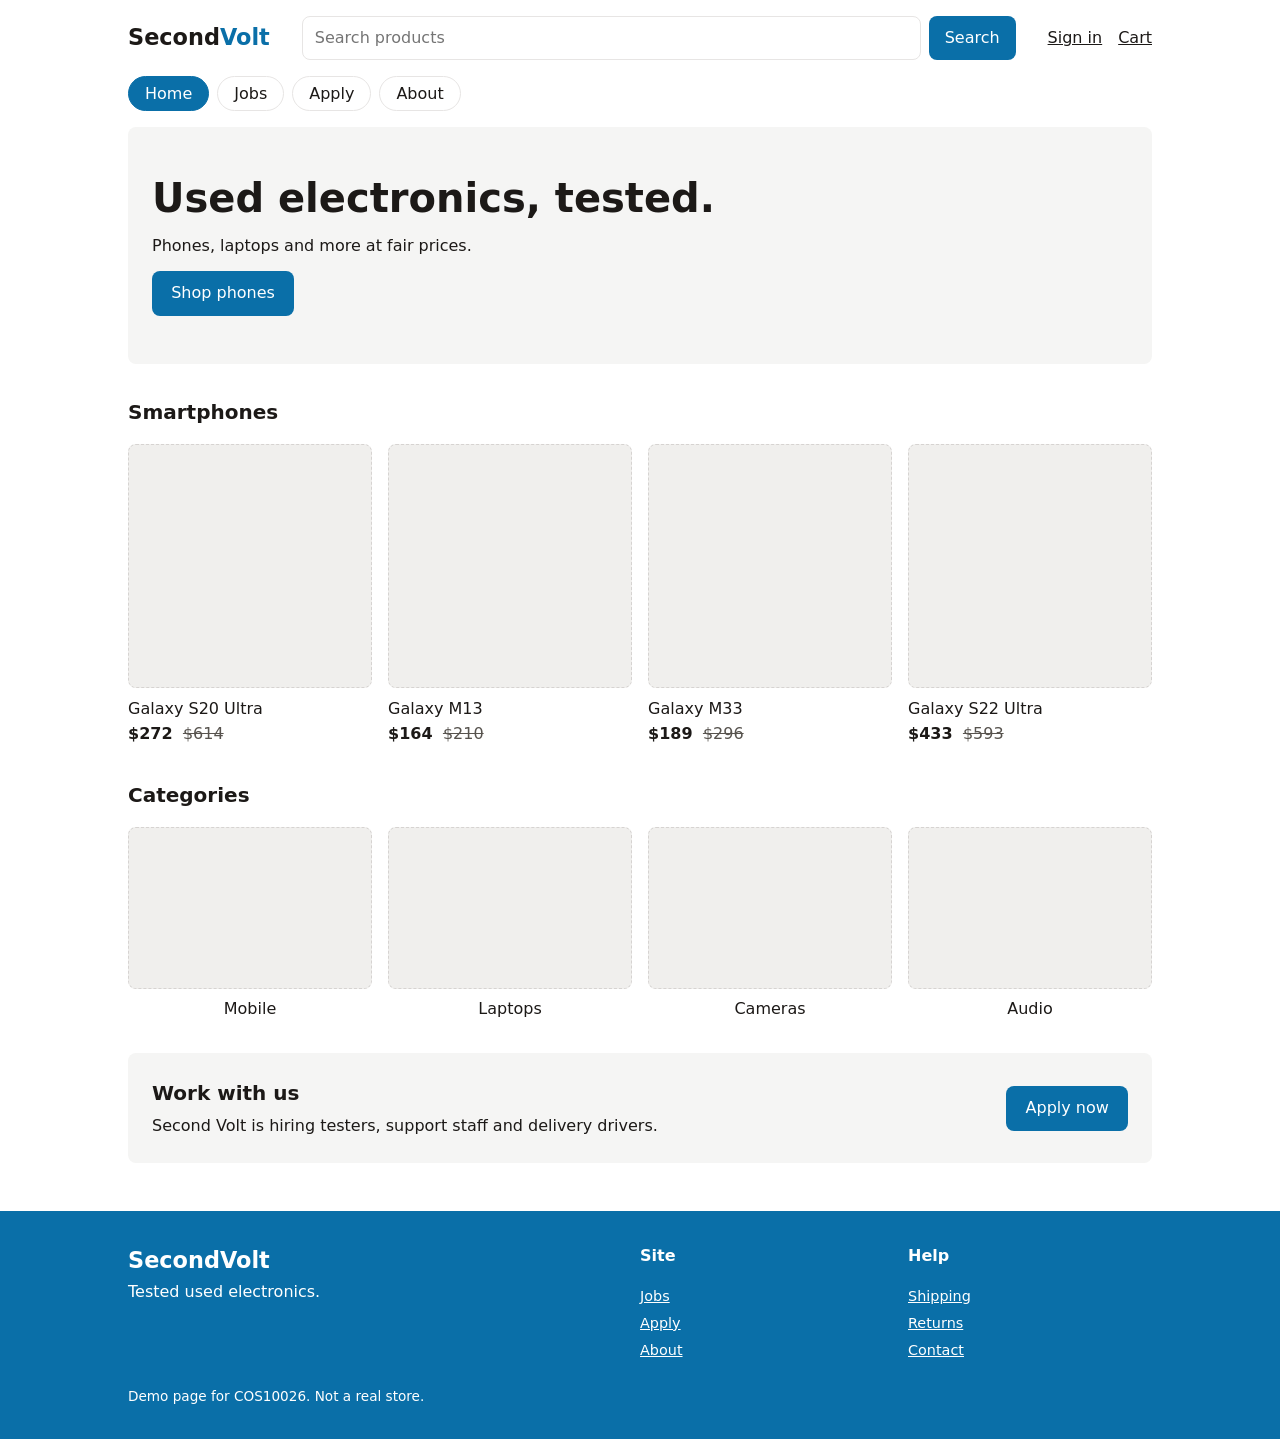
==== index.html @ 386bfe0a "Fixed linking issues between codes" ====
<!DOCTYPE html>
<html lang="en">
<head>
  <meta charset="utf-8">
  <meta name="viewport" content="width=device-width, initial-scale=1">
  <meta name="description" content="Second Volt sells tested, used electronics.">
  <title>Second Volt - Used Electronics</title>
  <link rel="stylesheet" href="styles.css">
</head>
<body>
  <a class="skip-link" href="#main">Skip to main content</a>
  <header class="site-header">
    <div class="container header-row">
      <a class="logo" href="index.html">Second<span>Volt</span></a>
      <form class="search" action="#" role="search">
        <label class="visually-hidden" for="q">Search products</label>
        <input id="q" name="q" type="search" placeholder="Search products">
        <button type="submit">Search</button>
      </form>
      <nav aria-label="Account">
        <ul class="inline-list">
          <li><a href="#">Sign in</a></li>
          <li><a href="#">Cart</a></li>
        </ul>
      </nav>
    </div>
    <nav class="container main-nav" aria-label="Main">
      <ul>
        <li><a href="index.html" aria-current="page">Home</a></li>
        <li><a href="jobs.html">Jobs</a></li>
        <li><a href="apply.html">Apply</a></li>
        <li><a href="about.html">About</a></li>
      </ul>
    </nav>
  </header>

  <main id="main">
    <section class="container hero" aria-labelledby="hero-title">
      <h1 id="hero-title">Used electronics, tested.</h1>
      <p>Phones, laptops and more at fair prices.</p>
      <a class="button" href="#phones">Shop phones</a>
    </section>

    <section class="container section" id="phones" aria-labelledby="phones-title">
      <h2 id="phones-title">Smartphones</h2>
      <ul class="product-row">
        <li class="product">
          <div class="ph" role="img" aria-label="Phone: placeholder"></div>
          <h3>Galaxy S20 Ultra</h3>
          <p class="price">$272 <s>$614</s></p>
        </li>
        <li class="product">
          <div class="ph" role="img" aria-label="Phone: placeholder"></div>
          <h3>Galaxy M13</h3>
          <p class="price">$164 <s>$210</s></p>
        </li>
        <li class="product">
          <div class="ph" role="img" aria-label="Phone: placeholder"></div>
          <h3>Galaxy M33</h3>
          <p class="price">$189 <s>$296</s></p>
        </li>
        <li class="product">
          <div class="ph" role="img" aria-label="Phone: placeholder"></div>
          <h3>Galaxy S22 Ultra</h3>
          <p class="price">$433 <s>$593</s></p>
        </li>
      </ul>
    </section>

    <section class="container section" id="categories" aria-labelledby="cat-title">
      <h2 id="cat-title">Categories</h2>
      <ul class="category-row">
        <li><a href="#"><div class="ph" aria-hidden="true"></div>Mobile</a></li>
        <li><a href="#"><div class="ph" aria-hidden="true"></div>Laptops</a></li>
        <li><a href="#"><div class="ph" aria-hidden="true"></div>Cameras</a></li>
        <li><a href="#"><div class="ph" aria-hidden="true"></div>Audio</a></li>
      </ul>
    </section>

    <section class="container section" id="careers" aria-labelledby="careers-title">
      <div class="careers">
        <div>
          <h2 id="careers-title">Work with us</h2>
          <p>Second Volt is hiring testers, support staff and delivery drivers.</p>
        </div>
        <a class="button" href="apply.html">Apply now</a>
      </div>
    </section>
  </main>

  <footer class="site-footer">
    <div class="container footer-grid">
      <div>
        <p class="logo">SecondVolt</p>
        <p>Tested used electronics.</p>
      </div>
      <nav aria-label="Site pages">
        <h2>Site</h2>
        <ul>
          <li><a href="jobs.html">Jobs</a></li>
          <li><a href="apply.html">Apply</a></li>
          <li><a href="about/about.html">About</a></li>
        </ul>
      </nav>
      <nav aria-label="Help">
        <h2>Help</h2>
        <ul>
          <li><a href="#">Shipping</a></li>
          <li><a href="#">Returns</a></li>
          <li><a href="#">Contact</a></li>
        </ul>
      </nav>
    </div>
    <p class="container copyright">Demo page for COS10026. Not a real store.</p>
  </footer>
</body>
</html>
---- styles.css ----
/* Shared stylesheet. Use the variables below for colours; mobile first. */
:root {
  --ink: #1c1917;
  --muted: #57534e;
  --line: #e7e5e4;
  --accent: #0a6fa8;
  --accent-soft: #e6f3fa;
  --radius: 8px;
}

*, *::before, *::after { box-sizing: border-box; }

body {
  margin: 0;
  font-family: system-ui, sans-serif;
  line-height: 1.6;
  color: var(--ink);
}

ul { margin: 0; padding: 0; list-style: none; }
h1, h2, h3, p { margin: 0; }
a { color: inherit; }
:focus-visible { outline: 3px solid var(--accent); outline-offset: 2px; }

.container { width: min(100% - 2rem, 64rem); margin-inline: auto; }
.visually-hidden { position: absolute; width: 1px; height: 1px; overflow: hidden; clip: rect(0 0 0 0); white-space: nowrap; }

/* Header */
.header-row { display: grid; gap: 0.75rem; padding-block: 1rem; align-items: center; }
.logo { font-size: 1.4rem; font-weight: 600; text-decoration: none; }
.logo span { color: var(--accent); }
.search { display: flex; gap: 0.5rem; }
.search input { flex: 1; min-width: 0; padding: 0.5rem 0.75rem; font: inherit; border: 1px solid var(--line); border-radius: var(--radius); }
.search button { padding: 0.5rem 1rem; font: inherit; color: #fff; background: var(--accent); border: 0; border-radius: var(--radius); cursor: pointer; }
.inline-list { display: flex; flex-wrap: wrap; gap: 1rem; }

/* Buttons and hero */
.button { display: inline-block; padding: 0.6rem 1.2rem; color: #fff; background: var(--accent); border-radius: var(--radius); text-decoration: none; }
.button:hover { opacity: 0.9; }
.hero { display: grid; gap: 0.75rem; justify-items: start; padding-block: 3rem; background: #f5f5f4; padding-inline: 1.5rem; border-radius: var(--radius); }
h1 { font-size: clamp(1.75rem, 5vw, 2.5rem); line-height: 1.15; }

/* Sections and products */
.section { padding-top: 2rem; }
h2 { font-size: 1.25rem; margin-bottom: 1rem; }
.ph { display: block; background: #f0efed; border: 1px dashed #d6d3d1; border-radius: var(--radius); }
.product-row { display: grid; grid-template-columns: repeat(2, 1fr); gap: 1rem; }
.product .ph { aspect-ratio: 1; margin-bottom: 0.5rem; }
.product h3 { font-size: 1rem; font-weight: 500; }
.price { font-weight: 600; }
.price s { margin-left: 0.3rem; font-weight: 400; color: var(--muted); }

/* Categories */
.category-row { display: grid; grid-template-columns: repeat(2, 1fr); gap: 1rem; text-align: center; }
.category-row a { display: block; text-decoration: none; }
.category-row .ph { aspect-ratio: 3 / 2; margin-bottom: 0.4rem; }

/* Main navigation and skip link (links to the other pages) */
.main-nav ul { display: flex; gap: 0.5rem; padding-bottom: 1rem; overflow-x: auto; }
.main-nav a { display: block; padding: 0.25rem 1rem; text-decoration: none; border: 1px solid var(--line); border-radius: 999px; white-space: nowrap; }
.main-nav a:hover { background: #f5f5f4; }
.main-nav a[aria-current="page"] { color: #fff; background: var(--accent); border-color: var(--accent); }
.skip-link { position: absolute; left: 1rem; top: -4rem; padding: 0.5rem 1rem; color: #fff; background: var(--ink); border-radius: var(--radius); }
.skip-link:focus { top: 1rem; }

/* Careers call to action */
.careers { display: grid; gap: 1rem; justify-items: start; padding: 1.5rem; background: #f5f5f4; border-radius: var(--radius); }
.careers h2 { margin-bottom: 0.25rem; }

/* Jobs page */
.jobs { display: flow-root; }
.jobs-aside { padding: 1.25rem; margin-bottom: 1.5rem; background: var(--accent-soft); border: 2px solid var(--accent); border-radius: var(--radius); }
.jobs-aside > * + * { margin-top: 0.75rem; }
.jobs-aside ul, .jobs-aside ol, .job ul { padding-left: 1.25rem; list-style: revert; }
.jobs-aside a { overflow-wrap: anywhere; }
.job { padding: 1.25rem; margin-bottom: 1.5rem; border: 1px solid var(--line); border-radius: var(--radius); }
.job h4 { margin: 1rem 0 0; }
.job-facts { display: grid; grid-template-columns: auto 1fr; gap: 0.25rem 1rem; padding: 0.75rem; margin: 1rem 0; background: var(--accent-soft); border-radius: var(--radius); }
.job-facts dt { font-weight: 600; }
.job-facts dd { margin: 0; }
.job .button { margin-top: 1rem; }
.commitment { clear: both; }
.commitment p { max-width: 65ch; }
.commitment p + p { margin-top: 0.75rem; }

/* About page */
.page-jump ul { display: flex; flex-wrap: wrap; gap: 0.5rem; margin-top: 1.5rem; }
.page-jump a { display: block; padding: 0.25rem 1rem; text-decoration: none; border: 1px solid var(--line); border-radius: 999px; }
.page-jump a:hover { background: var(--accent-soft); border-color: var(--accent); }
.about-section { scroll-margin-top: 1rem; margin-top: 1.5rem; padding: 1.25rem; border: 1px solid var(--line); border-radius: var(--radius); }
.group-list { font-weight: 600; }
.group-list ul { padding-left: 1.25rem; margin-top: 0.25rem; list-style: square; font-weight: 400; color: var(--muted); }
.member-list { display: grid; gap: 1rem; }
.member { padding: 1rem; background: var(--accent-soft); border-left: 4px solid var(--accent); border-radius: var(--radius); }
.member dt { font-weight: 600; }
.member dd { margin: 0.25rem 0 0; }
.member .quote { padding-left: 0.75rem; border-left: 2px solid #9caeb8; font-style: italic; }
/* Styled student IDs */
.student-id { display: inline-block; padding: 0 0.5rem; color: #084c73; background: #ffffff; border: 1px solid #0a6fa8; border-radius: 999px; font-family: Consolas, "Courier New", monospace; font-size: 0.85rem; font-weight: 600; }
/* Bordered group photo */
.about-figure { max-width: 38rem; margin: 0; padding: 0.75rem; border: 4px solid #0a6fa8; border-radius: var(--radius); }
.about-figure img { display: block; width: 100%; height: auto; border-radius: 4px; }
.about-figure figcaption { margin-top: 0.5rem; font-size: 0.85rem; text-align: center; color: var(--muted); }
/* Fun facts table: hex colours and hover effect */
.table-wrap { overflow-x: auto; }
.facts-table { width: 100%; min-width: 30rem; border-collapse: collapse; }
.facts-table caption { padding-bottom: 0.5rem; text-align: left; color: #57534e; font-size: 0.9rem; }
.facts-table th, .facts-table td { padding: 0.6rem 0.8rem; text-align: left; border: 1px solid #e7e5e4; }
.facts-table thead th { color: #ffffff; background: #0a6fa8; }
.facts-table tbody th { background: #e6f3fa; }
.facts-table tbody tr:nth-child(even) td { background: #f5f5f4; }
.facts-table tbody tr:hover th, .facts-table tbody tr:hover td { background: #cfe8f6; }
@media (min-width: 48em) {
  .about-section { padding: 1.75rem; }
  .member-list { grid-template-columns: repeat(2, 1fr); }
}

/* Footer */
.site-footer { margin-top: 3rem; padding-block: 2rem; color: #fff; background: var(--accent); }
.footer-grid { display: grid; gap: 1.5rem; }
.site-footer h2 { font-size: 1rem; }
.site-footer li { font-size: 0.9rem; }
.site-footer li + li { margin-top: 0.25rem; }
.site-footer :focus-visible { outline-color: #fff; }
.copyright { margin-top: 1.5rem; font-size: 0.85rem; }

/* Wider screens */
@media (min-width: 48em) {
  .header-row { grid-template-columns: auto 1fr auto; gap: 2rem; }
  .product-row { grid-template-columns: repeat(4, 1fr); }
  .category-row { grid-template-columns: repeat(4, 1fr); }
  .careers { grid-template-columns: 1fr auto; align-items: center; }
  .footer-grid { grid-template-columns: 2fr 1fr 1fr; }
}

/* Desktop: the aside floats to the right of the jobs */
@media (min-width: 64em) {
  .jobs-aside { float: right; width: 25%; margin-left: 2%; }
  .job { width: 73%; }
}
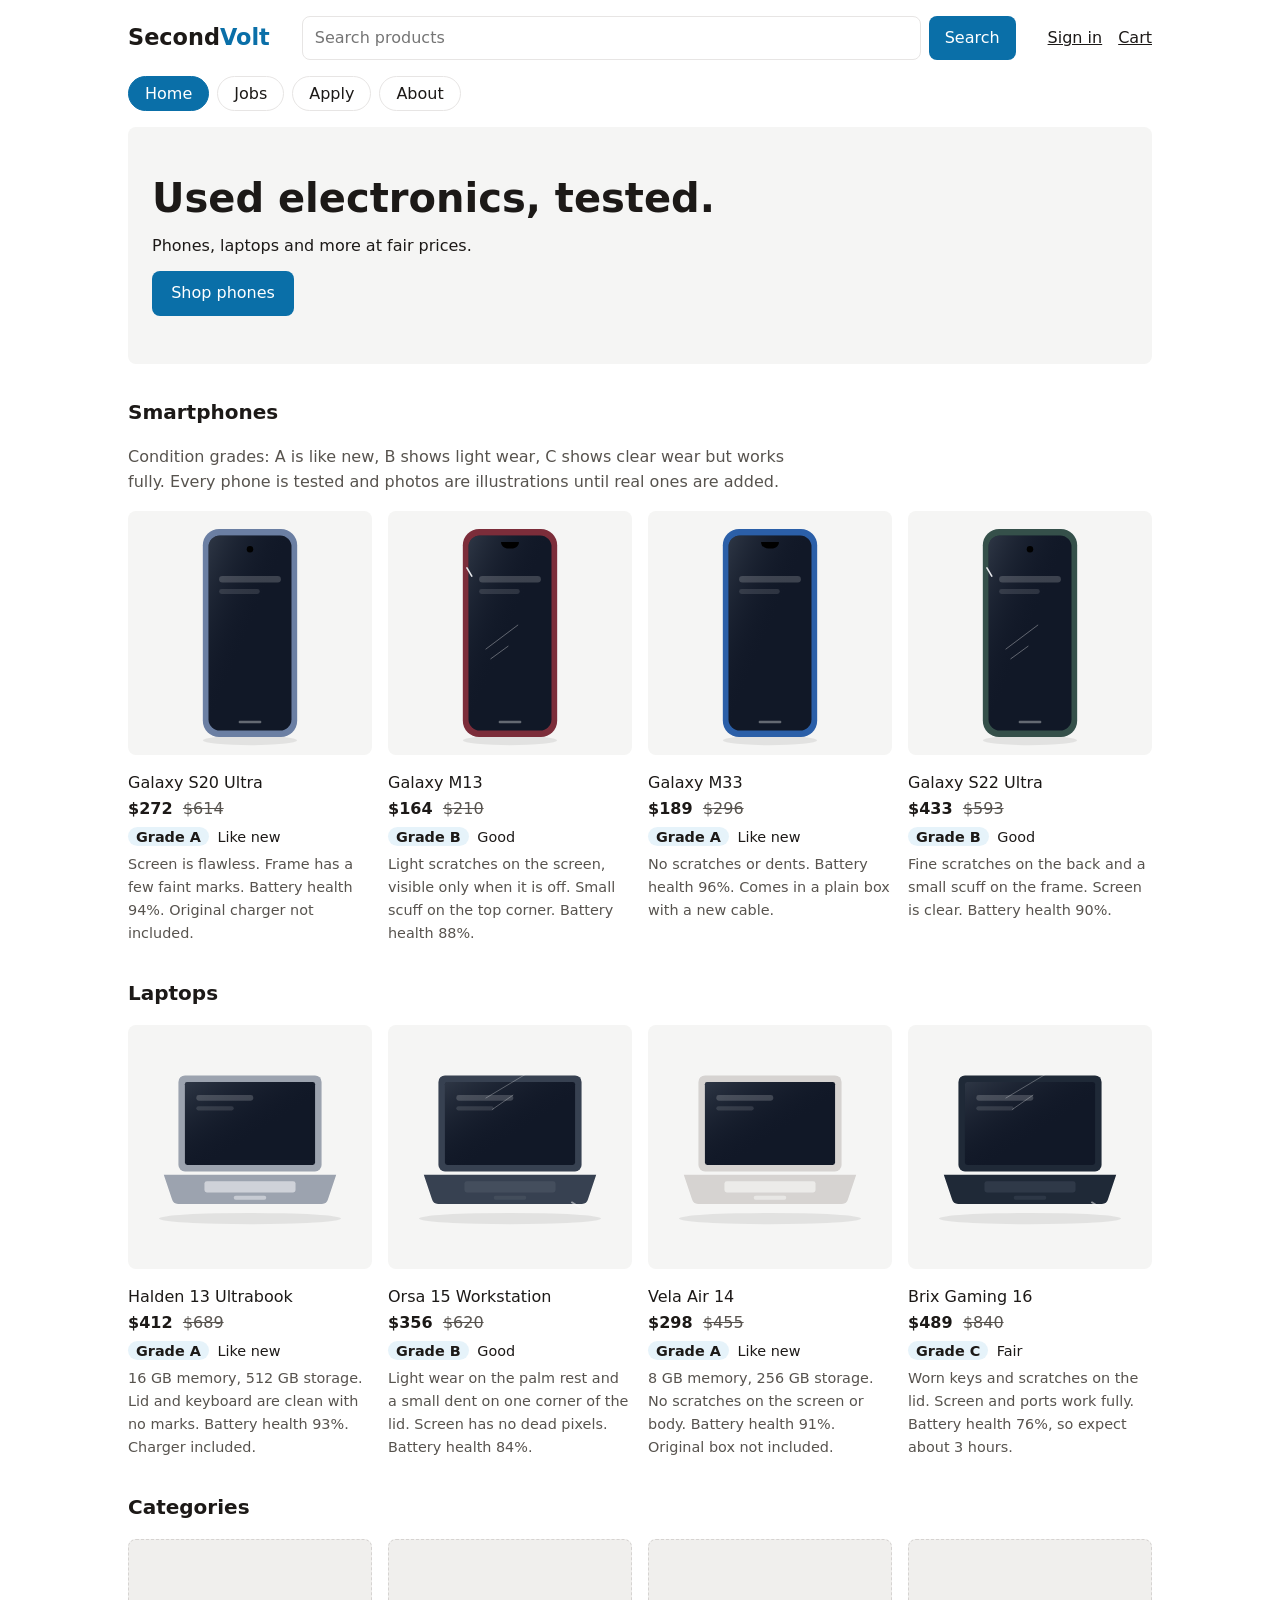
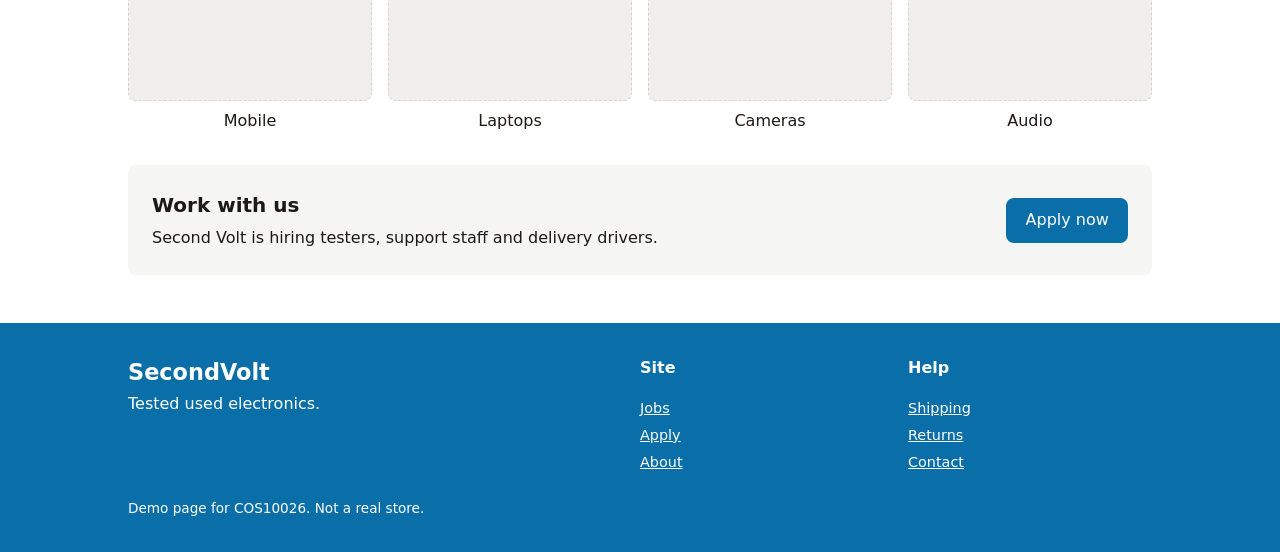
==== commit ceccd82e: "Merge branch 'main' of https://github.com/thanh-chuong-trinh/cos10026-kmcc" ====
--- a/index.html
+++ b/index.html
@@ -43,26 +43,69 @@
 
     <section class="container section" id="phones" aria-labelledby="phones-title">
       <h2 id="phones-title">Smartphones</h2>
+      <p class="grade-key">Condition grades: A is like new, B shows light wear, C shows clear wear but works fully. Every phone is tested and photos are illustrations until real ones are added.</p>
       <ul class="product-row">
         <li class="product">
-          <div class="ph" role="img" aria-label="Phone: placeholder"></div>
+          <img src="images/phone-s20.svg" width="300" height="300" alt="Illustration of a Galaxy S20 Ultra smartphone. Real photos to follow.">
           <h3>Galaxy S20 Ultra</h3>
           <p class="price">$272 <s>$614</s></p>
+          <p class="grade"><span>Grade A</span> Like new</p>
+          <p class="condition">Screen is flawless. Frame has a few faint marks. Battery health 94%. Original charger not included.</p>
         </li>
         <li class="product">
-          <div class="ph" role="img" aria-label="Phone: placeholder"></div>
+          <img src="images/phone-m13.svg" width="300" height="300" alt="Illustration of a Galaxy M13 smartphone. Real photos to follow.">
           <h3>Galaxy M13</h3>
           <p class="price">$164 <s>$210</s></p>
+          <p class="grade"><span>Grade B</span> Good</p>
+          <p class="condition">Light scratches on the screen, visible only when it is off. Small scuff on the top corner. Battery health 88%.</p>
         </li>
         <li class="product">
-          <div class="ph" role="img" aria-label="Phone: placeholder"></div>
+          <img src="images/phone-m33.svg" width="300" height="300" alt="Illustration of a Galaxy M33 smartphone. Real photos to follow.">
           <h3>Galaxy M33</h3>
           <p class="price">$189 <s>$296</s></p>
+          <p class="grade"><span>Grade A</span> Like new</p>
+          <p class="condition">No scratches or dents. Battery health 96%. Comes in a plain box with a new cable.</p>
         </li>
         <li class="product">
-          <div class="ph" role="img" aria-label="Phone: placeholder"></div>
+          <img src="images/phone-s22.svg" width="300" height="300" alt="Illustration of a Galaxy S22 Ultra smartphone. Real photos to follow.">
           <h3>Galaxy S22 Ultra</h3>
           <p class="price">$433 <s>$593</s></p>
+          <p class="grade"><span>Grade B</span> Good</p>
+          <p class="condition">Fine scratches on the back and a small scuff on the frame. Screen is clear. Battery health 90%.</p>
+        </li>
+      </ul>
+    </section>
+
+    <section class="container section" id="laptops" aria-labelledby="laptops-title">
+      <h2 id="laptops-title">Laptops</h2>
+      <ul class="product-row">
+        <li class="product">
+          <img src="images/laptop-halden.svg" width="300" height="300" alt="Illustration of the Halden 13 Ultrabook laptop. Real photos to follow.">
+          <h3>Halden 13 Ultrabook</h3>
+          <p class="price">$412 <s>$689</s></p>
+          <p class="grade"><span>Grade A</span> Like new</p>
+          <p class="condition">16 GB memory, 512 GB storage. Lid and keyboard are clean with no marks. Battery health 93%. Charger included.</p>
+        </li>
+        <li class="product">
+          <img src="images/laptop-orsa.svg" width="300" height="300" alt="Illustration of the Orsa 15 Workstation laptop. Real photos to follow.">
+          <h3>Orsa 15 Workstation</h3>
+          <p class="price">$356 <s>$620</s></p>
+          <p class="grade"><span>Grade B</span> Good</p>
+          <p class="condition">Light wear on the palm rest and a small dent on one corner of the lid. Screen has no dead pixels. Battery health 84%.</p>
+        </li>
+        <li class="product">
+          <img src="images/laptop-vela.svg" width="300" height="300" alt="Illustration of the Vela Air 14 laptop. Real photos to follow.">
+          <h3>Vela Air 14</h3>
+          <p class="price">$298 <s>$455</s></p>
+          <p class="grade"><span>Grade A</span> Like new</p>
+          <p class="condition">8 GB memory, 256 GB storage. No scratches on the screen or body. Battery health 91%. Original box not included.</p>
+        </li>
+        <li class="product">
+          <img src="images/laptop-brix.svg" width="300" height="300" alt="Illustration of the Brix Gaming 16 laptop. Real photos to follow.">
+          <h3>Brix Gaming 16</h3>
+          <p class="price">$489 <s>$840</s></p>
+          <p class="grade"><span>Grade C</span> Fair</p>
+          <p class="condition">Worn keys and scratches on the lid. Screen and ports work fully. Battery health 76%, so expect about 3 hours.</p>
         </li>
       </ul>
     </section>
@@ -70,8 +113,8 @@
     <section class="container section" id="categories" aria-labelledby="cat-title">
       <h2 id="cat-title">Categories</h2>
       <ul class="category-row">
-        <li><a href="#"><div class="ph" aria-hidden="true"></div>Mobile</a></li>
-        <li><a href="#"><div class="ph" aria-hidden="true"></div>Laptops</a></li>
+        <li><a href="#phones"><div class="ph" aria-hidden="true"></div>Mobile</a></li>
+        <li><a href="#laptops"><div class="ph" aria-hidden="true"></div>Laptops</a></li>
         <li><a href="#"><div class="ph" aria-hidden="true"></div>Cameras</a></li>
         <li><a href="#"><div class="ph" aria-hidden="true"></div>Audio</a></li>
       </ul>
--- a/styles.css
+++ b/styles.css
@@ -1,4 +1,4 @@
-/* Shared stylesheet. Use the variables below for colours; mobile first. */
+
 :root {
   --ink: #1c1917;
   --muted: #57534e;
@@ -45,7 +45,11 @@
 h2 { font-size: 1.25rem; margin-bottom: 1rem; }
 .ph { display: block; background: #f0efed; border: 1px dashed #d6d3d1; border-radius: var(--radius); }
 .product-row { display: grid; grid-template-columns: repeat(2, 1fr); gap: 1rem; }
-.product .ph { aspect-ratio: 1; margin-bottom: 0.5rem; }
+.product img { width: 100%; height: auto; aspect-ratio: 1; object-fit: cover; margin-bottom: 0.5rem; border-radius: var(--radius); }
+.grade-key { max-width: 65ch; margin-bottom: 1rem; color: var(--muted); }
+.grade { margin-top: 0.25rem; font-size: 0.9rem; }
+.grade span { padding: 0.1rem 0.5rem; margin-right: 0.25rem; font-weight: 600; color: var(--ink); background: var(--accent-soft); border-radius: 999px; }
+.condition { margin-top: 0.25rem; font-size: 0.9rem; color: var(--muted); }
 .product h3 { font-size: 1rem; font-weight: 500; }
 .price { font-weight: 600; }
 .price s { margin-left: 0.3rem; font-weight: 400; color: var(--muted); }
@@ -137,4 +141,382 @@
 @media (min-width: 64em) {
   .jobs-aside { float: right; width: 25%; margin-left: 2%; }
   .job { width: 73%; }
-}+}
+
+/* Apply page */
+.apply-page {
+  background: #fff;
+}
+
+.apply-main {
+  padding-top: 1.25rem;
+}
+
+.breadcrumb ol {
+  display: flex;
+  gap: 0.5rem;
+  padding: 0;
+  margin: 0 0 1rem;
+  color: var(--muted);
+  font-size: 0.9rem;
+  list-style: none;
+}
+
+.breadcrumb li + li::before {
+  margin-right: 0.5rem;
+  content: "/";
+}
+
+.apply-hero {
+  margin-bottom: 2rem;
+}
+
+.eyebrow {
+  color: var(--accent);
+  font-size: 0.8rem;
+  font-weight: 600;
+  letter-spacing: 0.08em;
+  text-transform: uppercase;
+}
+
+.intro-copy {
+  max-width: 60ch;
+  color: var(--muted);
+}
+
+.application-layout {
+  display: grid;
+  gap: 1.5rem;
+  align-items: start;
+}
+
+.application-sidebar {
+  display: grid;
+  gap: 1rem;
+}
+
+.section-navigation,
+.reference-guide,
+.sidebar-caption {
+  padding: 1.25rem;
+  border-radius: var(--radius);
+}
+
+.section-navigation {
+  border: 1px solid var(--line);
+}
+
+.section-navigation h2,
+.reference-guide h2 {
+  margin-bottom: 0.75rem;
+  font-size: 1rem;
+}
+
+.section-navigation ol {
+  padding: 0;
+  margin: 0;
+  list-style: none;
+}
+
+.section-navigation li + li {
+  border-top: 1px solid var(--line);
+}
+
+.section-navigation a {
+  display: grid;
+  grid-template-columns: 2rem 1fr;
+  gap: 0.5rem;
+  align-items: center;
+  padding-block: 0.65rem;
+  text-decoration: none;
+}
+
+.section-navigation a:hover {
+  color: var(--accent);
+}
+
+.section-navigation a span {
+  color: var(--accent);
+  font-size: 0.8rem;
+  font-weight: 600;
+  font-variant-numeric: tabular-nums;
+}
+
+.reference-guide {
+  border: 2px solid var(--accent);
+  background: var(--accent-soft);
+}
+
+.guide-icon,
+.notice-icon {
+  display: inline-grid;
+  width: 1.75rem;
+  height: 1.75rem;
+  margin-bottom: 0.65rem;
+  place-items: center;
+  border-radius: 50%;
+  color: #fff;
+  background: var(--accent);
+  font-weight: 700;
+}
+
+.reference-guide p {
+  margin-bottom: 0.75rem;
+  color: var(--muted);
+}
+
+.text-link {
+  font-weight: 600;
+}
+
+.sidebar-caption {
+  color: var(--muted);
+  background: #f5f5f4;
+  font-size: 0.9rem;
+}
+
+.form-panel {
+  overflow: hidden;
+  border: 1px solid var(--line);
+  border-radius: var(--radius);
+  background: #fff;
+}
+
+.form-heading {
+  padding: 1.5rem;
+  border-bottom: 1px solid var(--line);
+  background: #f5f5f4;
+}
+
+.form-heading h2 {
+  margin-block: 0.25rem 0.5rem;
+}
+
+.form-heading p:last-child {
+  color: var(--muted);
+}
+
+.required-example,
+.form-field label span,
+.choice-group legend span {
+  color: var(--muted);
+  font-size: 0.85em;
+  font-weight: 400;
+}
+
+.demo-notice {
+  display: grid;
+  grid-template-columns: auto 1fr;
+  gap: 0.75rem;
+  align-items: start;
+  padding: 1rem 1.5rem;
+  border-bottom: 1px solid var(--line);
+  background: var(--accent-soft);
+}
+
+.demo-notice .notice-icon {
+  width: 1.5rem;
+  height: 1.5rem;
+  margin: 0;
+  font-size: 0.8rem;
+}
+
+.application-form {
+  display: grid;
+}
+
+.form-section {
+  min-width: 0;
+  padding: 1.5rem;
+  margin: 0;
+  border: 0;
+}
+
+.form-section + .form-section {
+  border-top: 1px solid var(--line);
+}
+
+.form-section > legend {
+  padding: 0;
+  font-size: 1.1rem;
+  font-weight: 600;
+}
+
+.section-number {
+  margin-right: 0.5rem;
+  color: var(--accent);
+  font-size: 0.8rem;
+  font-variant-numeric: tabular-nums;
+}
+
+.form-grid {
+  display: grid;
+  gap: 1rem;
+}
+
+.form-field {
+  display: grid;
+  gap: 0.35rem;
+  margin-top: 1rem;
+}
+
+.form-field label,
+.choice-group legend {
+  font-weight: 600;
+}
+
+.form-field input,
+.form-field select,
+.form-field textarea {
+  width: 100%;
+  min-width: 0;
+  padding: 0.65rem 0.75rem;
+  border: 1px solid #a8a29e;
+  border-radius: var(--radius);
+  color: var(--ink);
+  background: #fff;
+  font: inherit;
+}
+
+.form-field textarea {
+  min-height: 8rem;
+  resize: vertical;
+}
+
+.form-field :is(input, select, textarea):focus {
+  border-color: var(--accent);
+  outline: 3px solid var(--accent-soft);
+}
+
+.form-field small,
+#skills-help {
+  color: var(--muted);
+  font-size: 0.85rem;
+}
+
+.choice-group {
+  min-width: 0;
+  padding: 1rem;
+  margin: 1.25rem 0 0;
+  border: 1px solid var(--line);
+  border-radius: var(--radius);
+}
+
+.choice-options {
+  display: grid;
+  gap: 0.65rem;
+  margin-top: 0.75rem;
+}
+
+.choice-options p {
+  display: flex;
+  gap: 0.6rem;
+  align-items: center;
+  min-height: 2.75rem;
+  padding: 0.6rem 0.75rem;
+  border: 1px solid var(--line);
+  border-radius: var(--radius);
+  background: #f5f5f4;
+}
+
+.choice-options input {
+  flex: 0 0 auto;
+  width: 1rem;
+  height: 1rem;
+  accent-color: var(--accent);
+}
+
+.choice-options label {
+  cursor: pointer;
+}
+
+.choice-options p:has(input:checked) {
+  border-color: var(--accent);
+  background: var(--accent-soft);
+}
+
+.field-error {
+  display: none;
+  color: #b42318;
+  font-size: 0.85rem;
+  font-weight: 600;
+}
+
+.form-field input:user-invalid ~ .field-error,
+.form-field select:user-invalid ~ .field-error,
+.form-field textarea:user-invalid ~ .field-error,
+.choice-group:has(input:user-invalid) > .field-error {
+  display: block;
+}
+
+.form-field :is(input, select, textarea):user-invalid,
+.choice-options p:has(input:user-invalid) {
+  border-color: #b42318;
+}
+
+.form-bottom {
+  display: grid;
+  gap: 1rem;
+  padding: 1.5rem;
+  border-top: 1px solid var(--line);
+  background: #f5f5f4;
+}
+
+.form-test-note {
+  max-width: 60ch;
+  color: var(--muted);
+  font-size: 0.9rem;
+}
+
+.form-actions button {
+  padding: 0.7rem 1.2rem;
+  border: 0;
+  border-radius: var(--radius);
+  color: #fff;
+  background: var(--accent);
+  font: inherit;
+  cursor: pointer;
+  transition: opacity 180ms ease, transform 180ms ease;
+}
+
+.form-actions button:hover {
+  opacity: 0.9;
+}
+
+.form-actions button:active {
+  transform: translateY(1px);
+}
+
+@media (min-width: 40em) {
+  .form-grid,
+  .gender-options,
+  .skill-options {
+    grid-template-columns: repeat(2, minmax(0, 1fr));
+  }
+
+  .field-wide {
+    grid-column: 1 / -1;
+  }
+
+  .form-bottom {
+    grid-template-columns: 1fr auto;
+    align-items: center;
+  }
+}
+
+@media (min-width: 64em) {
+  .application-layout {
+    grid-template-columns: 16rem minmax(0, 1fr);
+  }
+
+  .application-sidebar {
+    position: sticky;
+    top: 1rem;
+  }
+}
+
+@media (prefers-reduced-motion: reduce) {
+  .form-actions button {
+    transition: none;
+  }
+}
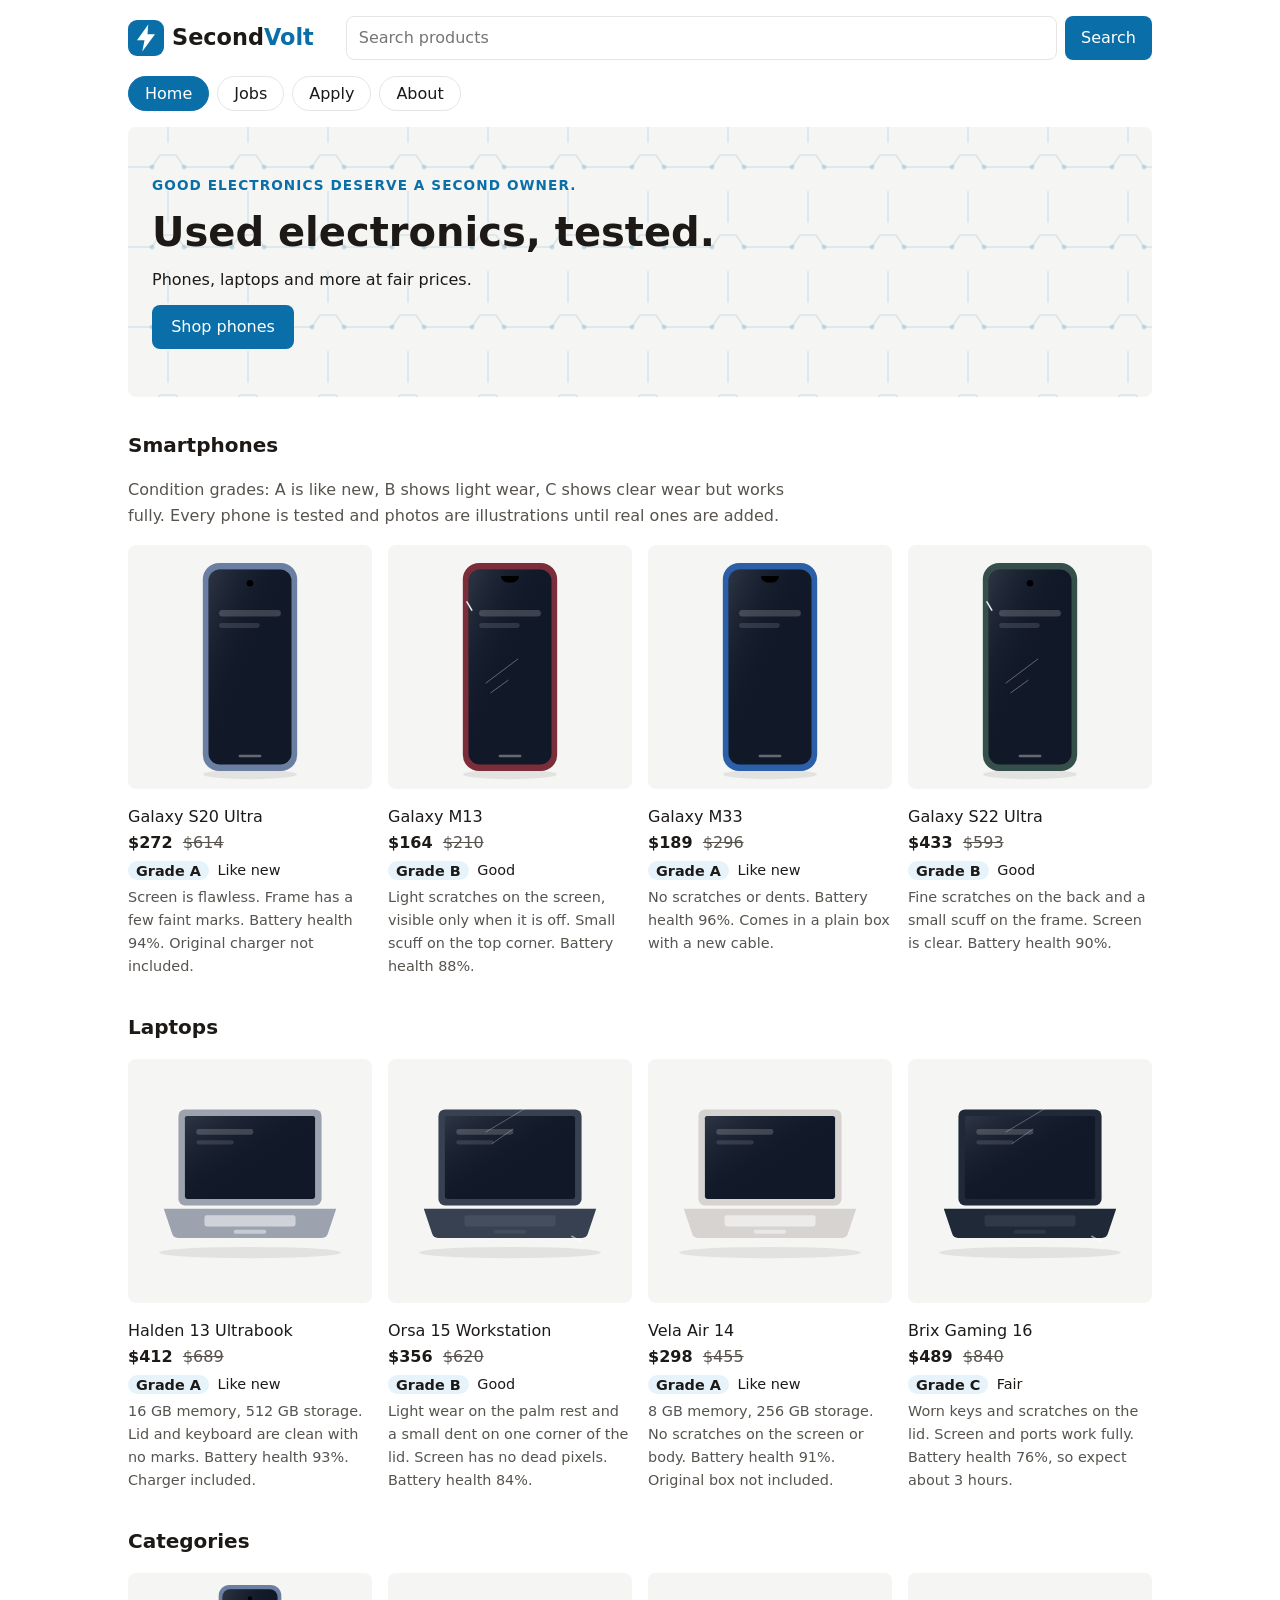
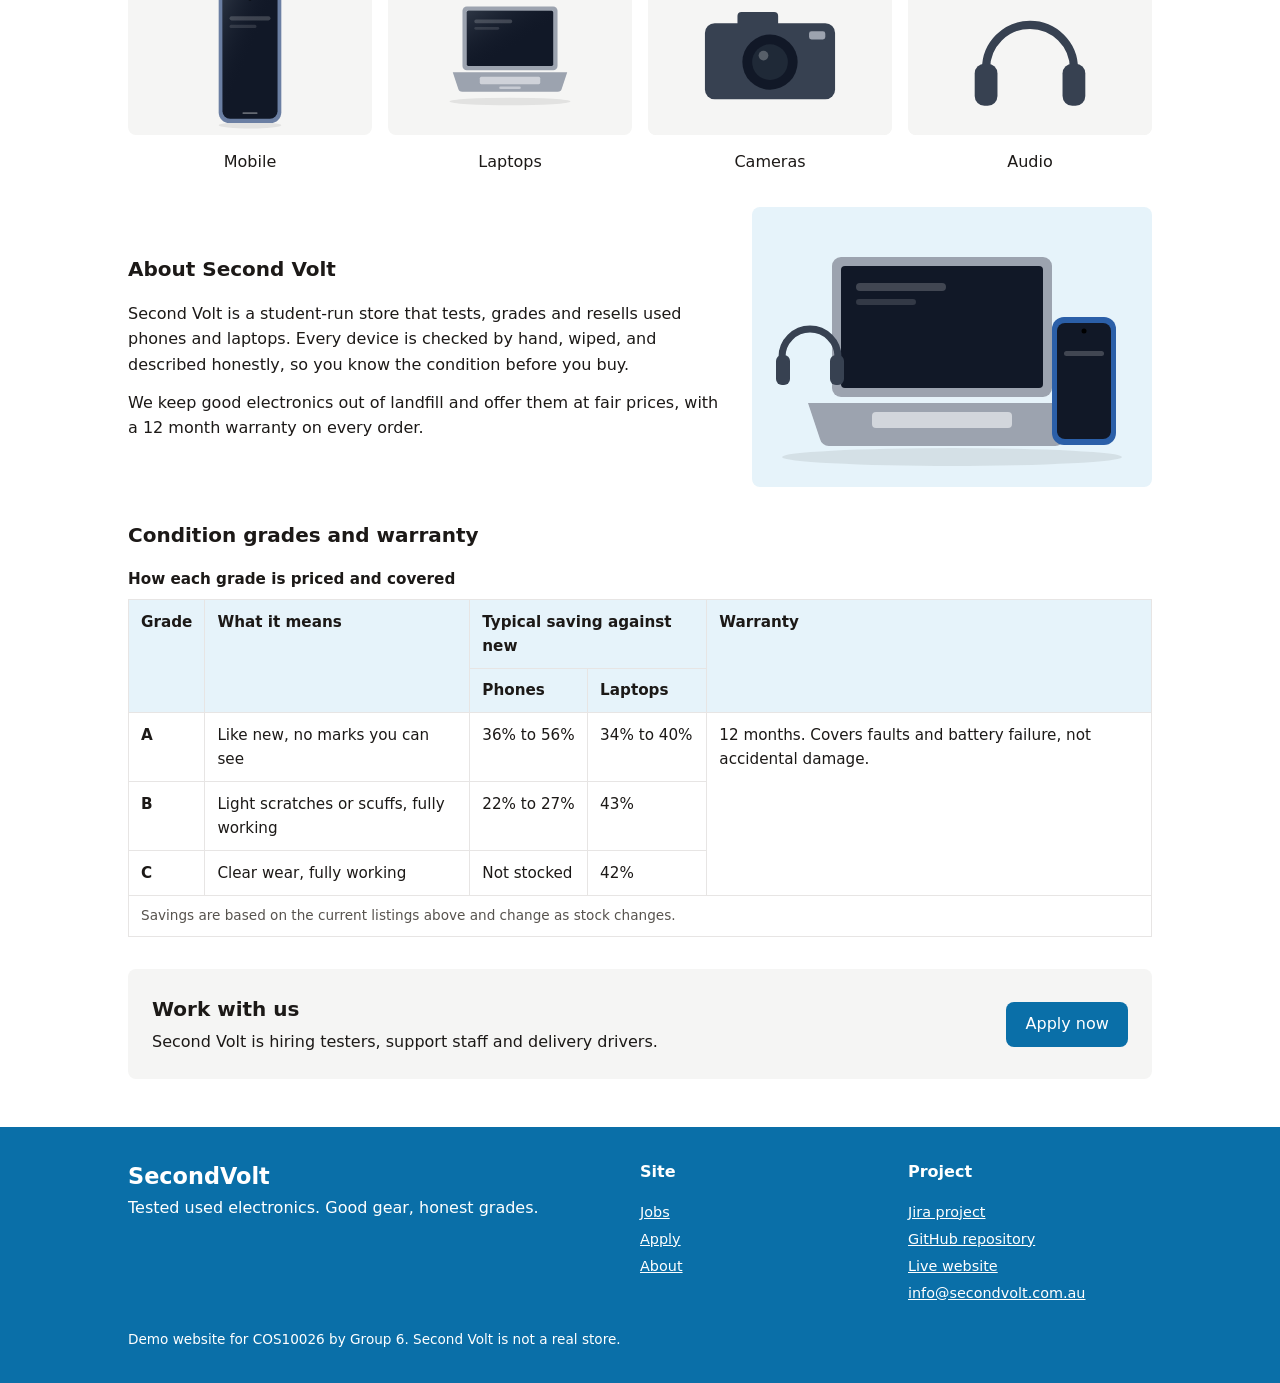
==== commit 302ed422: "Add logo, slogan, about section, merged-cell grade table, CSS background, project footer links and m" ====
--- a/index.html
+++ b/index.html
@@ -3,26 +3,30 @@
 <head>
   <meta charset="utf-8">
   <meta name="viewport" content="width=device-width, initial-scale=1">
-  <meta name="description" content="Second Volt sells tested, used electronics.">
+  <meta name="description" content="Second Volt sells tested, used phones and laptops with honest condition grades and a 12 month warranty.">
+  <meta name="keywords" content="second hand electronics, used phones, used laptops, refurbished, Second Volt">
+  <meta name="author" content="Group 6, COS10026">
   <title>Second Volt - Used Electronics</title>
   <link rel="stylesheet" href="styles.css">
+  <style>
+    /* Embedded CSS: styles for the grade table on this page only */
+    .grade-table { width: 100%; border-collapse: collapse; font-size: 0.95rem; }
+    .grade-table caption { padding-bottom: 0.5rem; font-weight: 600; text-align: left; }
+    .grade-table th, .grade-table td { padding: 0.6rem 0.75rem; text-align: left; border: 1px solid var(--line); vertical-align: top; }
+    .grade-table thead th { background: var(--accent-soft); }
+    .table-scroll { overflow-x: auto; }
+  </style>
 </head>
 <body>
   <a class="skip-link" href="#main">Skip to main content</a>
   <header class="site-header">
     <div class="container header-row">
-      <a class="logo" href="index.html">Second<span>Volt</span></a>
+      <a class="logo" href="index.html"><img src="images/logo.svg" width="36" height="36" alt=""><span class="logo-text">Second<span>Volt</span></span></a>
       <form class="search" action="#" role="search">
         <label class="visually-hidden" for="q">Search products</label>
         <input id="q" name="q" type="search" placeholder="Search products">
         <button type="submit">Search</button>
       </form>
-      <nav aria-label="Account">
-        <ul class="inline-list">
-          <li><a href="#">Sign in</a></li>
-          <li><a href="#">Cart</a></li>
-        </ul>
-      </nav>
     </div>
     <nav class="container main-nav" aria-label="Main">
       <ul>
@@ -36,6 +40,7 @@
 
   <main id="main">
     <section class="container hero" aria-labelledby="hero-title">
+      <p class="slogan">Good electronics deserve a second owner.</p>
       <h1 id="hero-title">Used electronics, tested.</h1>
       <p>Phones, laptops and more at fair prices.</p>
       <a class="button" href="#phones">Shop phones</a>
@@ -113,11 +118,65 @@
     <section class="container section" id="categories" aria-labelledby="cat-title">
       <h2 id="cat-title">Categories</h2>
       <ul class="category-row">
-        <li><a href="#phones"><div class="ph" aria-hidden="true"></div>Mobile</a></li>
-        <li><a href="#laptops"><div class="ph" aria-hidden="true"></div>Laptops</a></li>
-        <li><a href="#"><div class="ph" aria-hidden="true"></div>Cameras</a></li>
-        <li><a href="#"><div class="ph" aria-hidden="true"></div>Audio</a></li>
-      </ul>
+        <li><a href="#phones"><img src="images/phone-s20.svg" width="300" height="200" alt="">Mobile</a></li>
+        <li><a href="#laptops"><img src="images/laptop-halden.svg" width="300" height="200" alt="">Laptops</a></li>
+        <li><span><img src="images/cat-camera.svg" width="300" height="200" alt="">Cameras</span></li>
+        <li><span><img src="images/cat-audio.svg" width="300" height="200" alt="">Audio</span></li>
+      </ul>
+    </section>
+
+    <section class="container section about" id="about-us" aria-labelledby="about-title">
+      <div>
+        <h2 id="about-title">About Second Volt</h2>
+        <p>Second Volt is a student-run store that tests, grades and resells used phones and laptops. Every device is checked by hand, wiped, and described honestly, so you know the condition before you buy.</p>
+        <p>We keep good electronics out of landfill and offer them at fair prices, with a 12 month warranty on every order.</p>
+      </div>
+      <img src="images/hero-devices.svg" width="400" height="280" alt="Illustration of a laptop, a phone and headphones on a desk">
+    </section>
+
+    <section class="container section" id="grades" aria-labelledby="grades-title">
+      <h2 id="grades-title">Condition grades and warranty</h2>
+      <div class="table-scroll">
+        <table class="grade-table">
+          <caption>How each grade is priced and covered</caption>
+          <thead>
+            <tr>
+              <th rowspan="2" scope="col">Grade</th>
+              <th rowspan="2" scope="col">What it means</th>
+              <th colspan="2" scope="colgroup">Typical saving against new</th>
+              <th rowspan="2" scope="col">Warranty</th>
+            </tr>
+            <tr>
+              <th scope="col">Phones</th>
+              <th scope="col">Laptops</th>
+            </tr>
+          </thead>
+          <tbody>
+            <tr>
+              <th scope="row">A</th>
+              <td>Like new, no marks you can see</td>
+              <td>36% to 56%</td>
+              <td>34% to 40%</td>
+              <td rowspan="3">12 months. Covers faults and battery failure, not accidental damage.</td>
+            </tr>
+            <tr>
+              <th scope="row">B</th>
+              <td>Light scratches or scuffs, fully working</td>
+              <td>22% to 27%</td>
+              <td>43%</td>
+            </tr>
+            <tr>
+              <th scope="row">C</th>
+              <td>Clear wear, fully working</td>
+              <td>Not stocked</td>
+              <td>42%</td>
+            </tr>
+            <tr>
+              <td colspan="5" style="font-size: 0.85rem; color: #57534e;">Savings are based on the current listings above and change as stock changes.</td>
+            </tr>
+          </tbody>
+        </table>
+      </div>
     </section>
 
     <section class="container section" id="careers" aria-labelledby="careers-title">
@@ -135,26 +194,27 @@
     <div class="container footer-grid">
       <div>
         <p class="logo">SecondVolt</p>
-        <p>Tested used electronics.</p>
+        <p>Tested used electronics. Good gear, honest grades.</p>
       </div>
       <nav aria-label="Site pages">
         <h2>Site</h2>
         <ul>
           <li><a href="jobs.html">Jobs</a></li>
           <li><a href="apply.html">Apply</a></li>
-          <li><a href="about/about.html">About</a></li>
+          <li><a href="about.html">About</a></li>
         </ul>
       </nav>
-      <nav aria-label="Help">
-        <h2>Help</h2>
+      <nav aria-label="Project">
+        <h2>Project</h2>
         <ul>
-          <li><a href="#">Shipping</a></li>
-          <li><a href="#">Returns</a></li>
-          <li><a href="#">Contact</a></li>
+          <li><a href="https://zinbattle3.atlassian.net/jira/software/projects/GROUP6/summary">Jira project</a></li>
+          <li><a href="https://github.com/thanh-chuong-trinh/cos10026-kmcc">GitHub repository</a></li>
+          <li><a href="https://thanh-chuong-trinh.github.io/cos10026-kmcc/">Live website</a></li>
+          <li><a href="mailto:info@secondvolt.com.au">info@secondvolt.com.au</a></li>
         </ul>
       </nav>
     </div>
-    <p class="container copyright">Demo page for COS10026. Not a real store.</p>
+    <p class="container copyright">Demo website for COS10026 by Group 6. Second Volt is not a real store.</p>
   </footer>
 </body>
 </html>
--- a/styles.css
+++ b/styles.css
@@ -27,8 +27,9 @@
 
 /* Header */
 .header-row { display: grid; gap: 0.75rem; padding-block: 1rem; align-items: center; }
-.logo { font-size: 1.4rem; font-weight: 600; text-decoration: none; }
+.logo { display: inline-flex; gap: 0.5rem; align-items: center; font-size: 1.4rem; font-weight: 600; text-decoration: none; }
 .logo span { color: var(--accent); }
+.logo .logo-text { color: inherit; }
 .search { display: flex; gap: 0.5rem; }
 .search input { flex: 1; min-width: 0; padding: 0.5rem 0.75rem; font: inherit; border: 1px solid var(--line); border-radius: var(--radius); }
 .search button { padding: 0.5rem 1rem; font: inherit; color: #fff; background: var(--accent); border: 0; border-radius: var(--radius); cursor: pointer; }
@@ -37,7 +38,8 @@
 /* Buttons and hero */
 .button { display: inline-block; padding: 0.6rem 1.2rem; color: #fff; background: var(--accent); border-radius: var(--radius); text-decoration: none; }
 .button:hover { opacity: 0.9; }
-.hero { display: grid; gap: 0.75rem; justify-items: start; padding-block: 3rem; background: #f5f5f4; padding-inline: 1.5rem; border-radius: var(--radius); }
+.hero { display: grid; gap: 0.75rem; justify-items: start; padding-block: 3rem; background-color: #f5f5f4; background-image: url("images/hero-pattern.svg"); padding-inline: 1.5rem; border-radius: var(--radius); }
+.slogan { font-size: 0.85rem; font-weight: 600; letter-spacing: 0.08em; text-transform: uppercase; color: var(--accent); }
 h1 { font-size: clamp(1.75rem, 5vw, 2.5rem); line-height: 1.15; }
 
 /* Sections and products */
@@ -56,8 +58,14 @@
 
 /* Categories */
 .category-row { display: grid; grid-template-columns: repeat(2, 1fr); gap: 1rem; text-align: center; }
-.category-row a { display: block; text-decoration: none; }
-.category-row .ph { aspect-ratio: 3 / 2; margin-bottom: 0.4rem; }
+.category-row a, .category-row span { display: block; text-decoration: none; }
+.category-row img { width: 100%; height: auto; aspect-ratio: 3 / 2; object-fit: contain; margin-bottom: 0.4rem; background: #f5f5f4; border-radius: var(--radius); }
+
+/* About section */
+.about { display: grid; gap: 1.5rem; align-items: center; }
+.about p { max-width: 65ch; }
+.about p + p { margin-top: 0.75rem; }
+.about img { width: 100%; height: auto; border-radius: var(--radius); }
 
 /* Main navigation and skip link (links to the other pages) */
 .main-nav ul { display: flex; gap: 0.5rem; padding-bottom: 1rem; overflow-x: auto; }
@@ -130,7 +138,8 @@
 
 /* Wider screens */
 @media (min-width: 48em) {
-  .header-row { grid-template-columns: auto 1fr auto; gap: 2rem; }
+  .header-row { grid-template-columns: auto 1fr; gap: 2rem; }
+  .about { grid-template-columns: 3fr 2fr; }
   .product-row { grid-template-columns: repeat(4, 1fr); }
   .category-row { grid-template-columns: repeat(4, 1fr); }
   .careers { grid-template-columns: 1fr auto; align-items: center; }
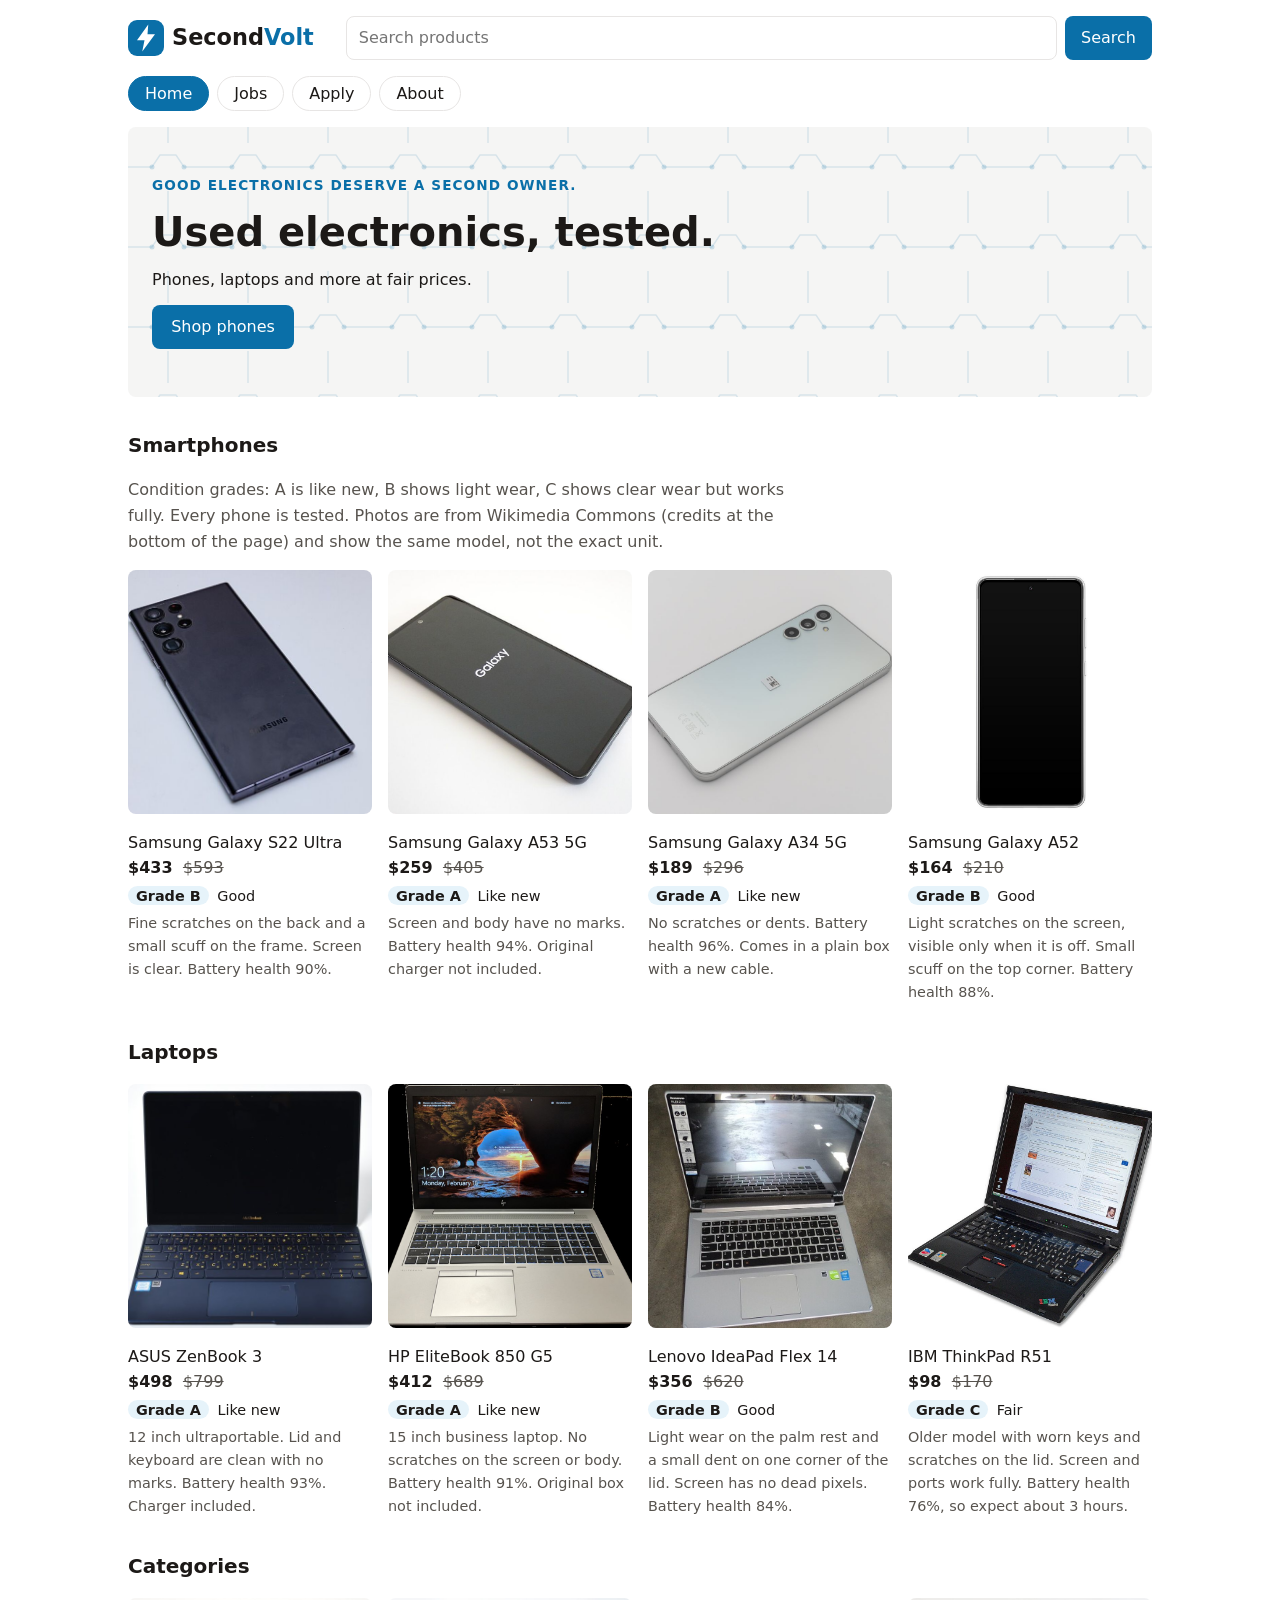
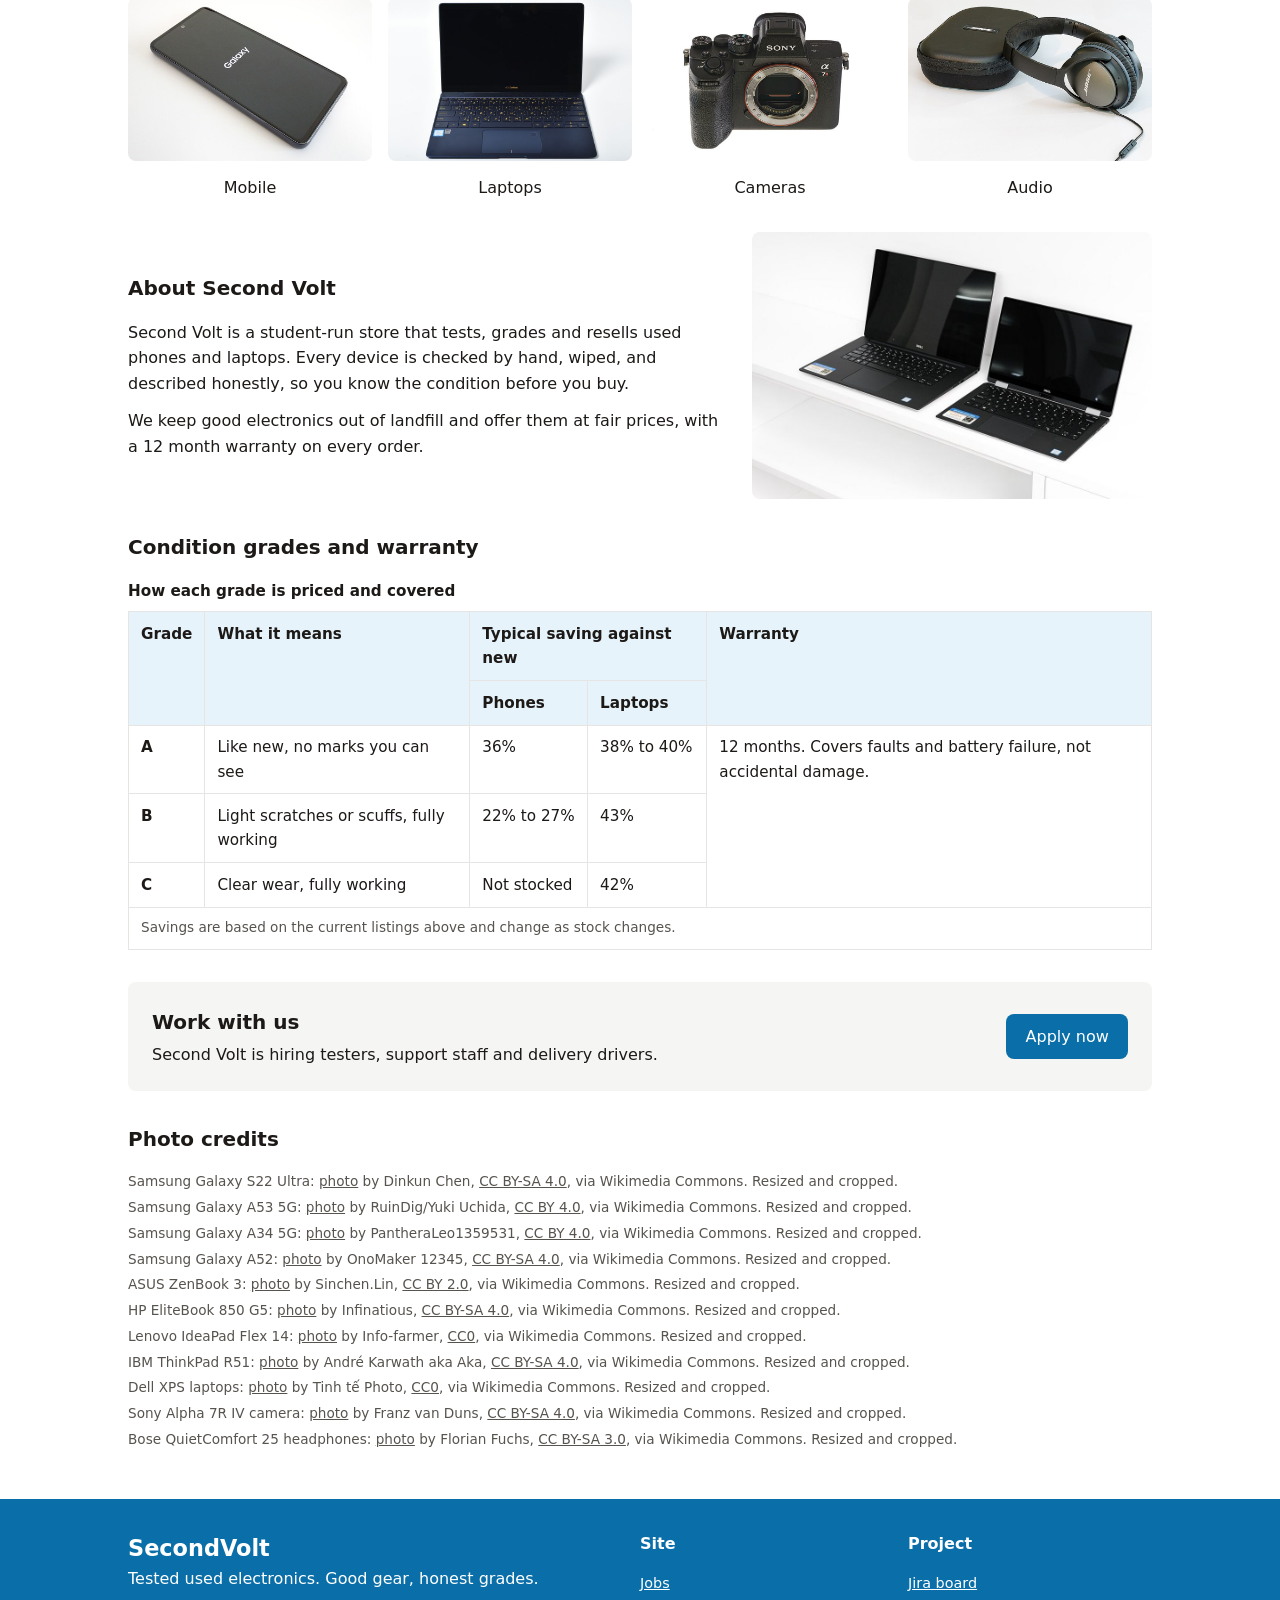
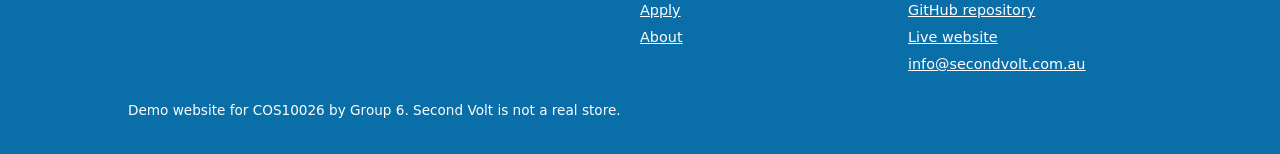
==== commit 1fd0797c: "Replace illustrations with licensed product photos, add photo credits and Jira board link" ====
--- a/index.html
+++ b/index.html
@@ -48,36 +48,36 @@
 
     <section class="container section" id="phones" aria-labelledby="phones-title">
       <h2 id="phones-title">Smartphones</h2>
-      <p class="grade-key">Condition grades: A is like new, B shows light wear, C shows clear wear but works fully. Every phone is tested and photos are illustrations until real ones are added.</p>
+      <p class="grade-key">Condition grades: A is like new, B shows light wear, C shows clear wear but works fully. Every phone is tested. Photos are from Wikimedia Commons (credits at the bottom of the page) and show the same model, not the exact unit.</p>
       <ul class="product-row">
         <li class="product">
-          <img src="images/phone-s20.svg" width="300" height="300" alt="Illustration of a Galaxy S20 Ultra smartphone. Real photos to follow.">
-          <h3>Galaxy S20 Ultra</h3>
-          <p class="price">$272 <s>$614</s></p>
-          <p class="grade"><span>Grade A</span> Like new</p>
-          <p class="condition">Screen is flawless. Frame has a few faint marks. Battery health 94%. Original charger not included.</p>
-        </li>
-        <li class="product">
-          <img src="images/phone-m13.svg" width="300" height="300" alt="Illustration of a Galaxy M13 smartphone. Real photos to follow.">
-          <h3>Galaxy M13</h3>
+          <img src="images/photos/phone-s22-ultra.jpg" width="900" height="900" alt="Black Samsung Galaxy S22 Ultra phone, back view, on a light surface">
+          <h3>Samsung Galaxy S22 Ultra</h3>
+          <p class="price">$433 <s>$593</s></p>
+          <p class="grade"><span>Grade B</span> Good</p>
+          <p class="condition">Fine scratches on the back and a small scuff on the frame. Screen is clear. Battery health 90%.</p>
+        </li>
+        <li class="product">
+          <img src="images/photos/phone-a53.jpg" width="900" height="900" alt="Black Samsung Galaxy A53 5G phone lying on a white surface">
+          <h3>Samsung Galaxy A53 5G</h3>
+          <p class="price">$259 <s>$405</s></p>
+          <p class="grade"><span>Grade A</span> Like new</p>
+          <p class="condition">Screen and body have no marks. Battery health 94%. Original charger not included.</p>
+        </li>
+        <li class="product">
+          <img src="images/photos/phone-a34.jpg" width="900" height="900" alt="Silver Samsung Galaxy A34 5G phone seen from the back">
+          <h3>Samsung Galaxy A34 5G</h3>
+          <p class="price">$189 <s>$296</s></p>
+          <p class="grade"><span>Grade A</span> Like new</p>
+          <p class="condition">No scratches or dents. Battery health 96%. Comes in a plain box with a new cable.</p>
+        </li>
+        <li class="product">
+          <img src="images/photos/phone-a52.jpg" width="900" height="900" alt="White Samsung Galaxy A52 phone, front view">
+          <h3>Samsung Galaxy A52</h3>
           <p class="price">$164 <s>$210</s></p>
           <p class="grade"><span>Grade B</span> Good</p>
           <p class="condition">Light scratches on the screen, visible only when it is off. Small scuff on the top corner. Battery health 88%.</p>
         </li>
-        <li class="product">
-          <img src="images/phone-m33.svg" width="300" height="300" alt="Illustration of a Galaxy M33 smartphone. Real photos to follow.">
-          <h3>Galaxy M33</h3>
-          <p class="price">$189 <s>$296</s></p>
-          <p class="grade"><span>Grade A</span> Like new</p>
-          <p class="condition">No scratches or dents. Battery health 96%. Comes in a plain box with a new cable.</p>
-        </li>
-        <li class="product">
-          <img src="images/phone-s22.svg" width="300" height="300" alt="Illustration of a Galaxy S22 Ultra smartphone. Real photos to follow.">
-          <h3>Galaxy S22 Ultra</h3>
-          <p class="price">$433 <s>$593</s></p>
-          <p class="grade"><span>Grade B</span> Good</p>
-          <p class="condition">Fine scratches on the back and a small scuff on the frame. Screen is clear. Battery health 90%.</p>
-        </li>
       </ul>
     </section>
 
@@ -85,32 +85,32 @@
       <h2 id="laptops-title">Laptops</h2>
       <ul class="product-row">
         <li class="product">
-          <img src="images/laptop-halden.svg" width="300" height="300" alt="Illustration of the Halden 13 Ultrabook laptop. Real photos to follow.">
-          <h3>Halden 13 Ultrabook</h3>
+          <img src="images/photos/laptop-zenbook3.jpg" width="900" height="900" alt="ASUS ZenBook 3 laptop open on a white background">
+          <h3>ASUS ZenBook 3</h3>
+          <p class="price">$498 <s>$799</s></p>
+          <p class="grade"><span>Grade A</span> Like new</p>
+          <p class="condition">12 inch ultraportable. Lid and keyboard are clean with no marks. Battery health 93%. Charger included.</p>
+        </li>
+        <li class="product">
+          <img src="images/photos/laptop-elitebook.jpg" width="900" height="900" alt="HP EliteBook 850 G5 laptop open on a dark background">
+          <h3>HP EliteBook 850 G5</h3>
           <p class="price">$412 <s>$689</s></p>
           <p class="grade"><span>Grade A</span> Like new</p>
-          <p class="condition">16 GB memory, 512 GB storage. Lid and keyboard are clean with no marks. Battery health 93%. Charger included.</p>
-        </li>
-        <li class="product">
-          <img src="images/laptop-orsa.svg" width="300" height="300" alt="Illustration of the Orsa 15 Workstation laptop. Real photos to follow.">
-          <h3>Orsa 15 Workstation</h3>
+          <p class="condition">15 inch business laptop. No scratches on the screen or body. Battery health 91%. Original box not included.</p>
+        </li>
+        <li class="product">
+          <img src="images/photos/laptop-ideapad.jpg" width="900" height="900" alt="Silver Lenovo IdeaPad Flex 14 laptop open on a concrete floor">
+          <h3>Lenovo IdeaPad Flex 14</h3>
           <p class="price">$356 <s>$620</s></p>
           <p class="grade"><span>Grade B</span> Good</p>
           <p class="condition">Light wear on the palm rest and a small dent on one corner of the lid. Screen has no dead pixels. Battery health 84%.</p>
         </li>
         <li class="product">
-          <img src="images/laptop-vela.svg" width="300" height="300" alt="Illustration of the Vela Air 14 laptop. Real photos to follow.">
-          <h3>Vela Air 14</h3>
-          <p class="price">$298 <s>$455</s></p>
-          <p class="grade"><span>Grade A</span> Like new</p>
-          <p class="condition">8 GB memory, 256 GB storage. No scratches on the screen or body. Battery health 91%. Original box not included.</p>
-        </li>
-        <li class="product">
-          <img src="images/laptop-brix.svg" width="300" height="300" alt="Illustration of the Brix Gaming 16 laptop. Real photos to follow.">
-          <h3>Brix Gaming 16</h3>
-          <p class="price">$489 <s>$840</s></p>
+          <img src="images/photos/laptop-thinkpad.jpg" width="900" height="900" alt="IBM ThinkPad R51 laptop open, showing a web page on the screen">
+          <h3>IBM ThinkPad R51</h3>
+          <p class="price">$98 <s>$170</s></p>
           <p class="grade"><span>Grade C</span> Fair</p>
-          <p class="condition">Worn keys and scratches on the lid. Screen and ports work fully. Battery health 76%, so expect about 3 hours.</p>
+          <p class="condition">Older model with worn keys and scratches on the lid. Screen and ports work fully. Battery health 76%, so expect about 3 hours.</p>
         </li>
       </ul>
     </section>
@@ -118,10 +118,10 @@
     <section class="container section" id="categories" aria-labelledby="cat-title">
       <h2 id="cat-title">Categories</h2>
       <ul class="category-row">
-        <li><a href="#phones"><img src="images/phone-s20.svg" width="300" height="200" alt="">Mobile</a></li>
-        <li><a href="#laptops"><img src="images/laptop-halden.svg" width="300" height="200" alt="">Laptops</a></li>
-        <li><span><img src="images/cat-camera.svg" width="300" height="200" alt="">Cameras</span></li>
-        <li><span><img src="images/cat-audio.svg" width="300" height="200" alt="">Audio</span></li>
+        <li><a href="#phones"><img src="images/photos/phone-a53.jpg" width="900" height="600" alt="">Mobile</a></li>
+        <li><a href="#laptops"><img src="images/photos/laptop-zenbook3.jpg" width="900" height="600" alt="">Laptops</a></li>
+        <li><span><img src="images/photos/cat-camera.jpg" width="900" height="600" alt="">Cameras</span></li>
+        <li><span><img src="images/photos/cat-audio.jpg" width="900" height="600" alt="">Audio</span></li>
       </ul>
     </section>
 
@@ -131,7 +131,7 @@
         <p>Second Volt is a student-run store that tests, grades and resells used phones and laptops. Every device is checked by hand, wiped, and described honestly, so you know the condition before you buy.</p>
         <p>We keep good electronics out of landfill and offer them at fair prices, with a 12 month warranty on every order.</p>
       </div>
-      <img src="images/hero-devices.svg" width="400" height="280" alt="Illustration of a laptop, a phone and headphones on a desk">
+      <img src="images/photos/about-xps.jpg" width="900" height="600" alt="Two Dell XPS laptops open side by side on a white shelf">
     </section>
 
     <section class="container section" id="grades" aria-labelledby="grades-title">
@@ -155,8 +155,8 @@
             <tr>
               <th scope="row">A</th>
               <td>Like new, no marks you can see</td>
-              <td>36% to 56%</td>
-              <td>34% to 40%</td>
+              <td>36%</td>
+              <td>38% to 40%</td>
               <td rowspan="3">12 months. Covers faults and battery failure, not accidental damage.</td>
             </tr>
             <tr>
@@ -187,6 +187,22 @@
         </div>
         <a class="button" href="apply.html">Apply now</a>
       </div>
+    </section>
+    <section class="container section credits" id="credits" aria-labelledby="credits-title">
+      <h2 id="credits-title">Photo credits</h2>
+      <ul>
+        <li>Samsung Galaxy S22 Ultra: <a href="https://commons.wikimedia.org/wiki/File:SAMSUNG_Galaxy_S22_Ultra_BLACK_(9).jpg">photo</a> by Dinkun Chen, <a href="https://creativecommons.org/licenses/by-sa/4.0">CC BY-SA 4.0</a>, via Wikimedia Commons. Resized and cropped.</li>
+        <li>Samsung Galaxy A53 5G: <a href="https://commons.wikimedia.org/wiki/File:Galaxy-A53-5G_02.jpg">photo</a> by RuinDig/Yuki Uchida, <a href="https://creativecommons.org/licenses/by/4.0">CC BY 4.0</a>, via Wikimedia Commons. Resized and cropped.</li>
+        <li>Samsung Galaxy A34 5G: <a href="https://commons.wikimedia.org/wiki/File:Samsung_Galaxy_A34_5G_20231122_HOF01948-HDR_RAW-Export_cens.png">photo</a> by PantheraLeo1359531, <a href="https://creativecommons.org/licenses/by/4.0">CC BY 4.0</a>, via Wikimedia Commons. Resized and cropped.</li>
+        <li>Samsung Galaxy A52: <a href="https://commons.wikimedia.org/wiki/File:Samsung-Galaxy-A52-White.jpg">photo</a> by OnoMaker 12345, <a href="https://creativecommons.org/licenses/by-sa/4.0">CC BY-SA 4.0</a>, via Wikimedia Commons. Resized and cropped.</li>
+        <li>ASUS ZenBook 3: <a href="https://commons.wikimedia.org/wiki/File:ASUS_ZenBook_3_UX390.jpg">photo</a> by Sinchen.Lin, <a href="https://creativecommons.org/licenses/by/2.0">CC BY 2.0</a>, via Wikimedia Commons. Resized and cropped.</li>
+        <li>HP EliteBook 850 G5: <a href="https://commons.wikimedia.org/wiki/File:HP_EliteBook_850_G5.png">photo</a> by Infinatious, <a href="https://creativecommons.org/licenses/by-sa/4.0">CC BY-SA 4.0</a>, via Wikimedia Commons. Resized and cropped.</li>
+        <li>Lenovo IdeaPad Flex 14: <a href="https://commons.wikimedia.org/wiki/File:Lenovo_IdeaPad_Flex14_laptop.jpg">photo</a> by Info-farmer, <a href="http://creativecommons.org/publicdomain/zero/1.0/deed.en">CC0</a>, via Wikimedia Commons. Resized and cropped.</li>
+        <li>IBM ThinkPad R51: <a href="https://commons.wikimedia.org/wiki/File:IBM_Thinkpad_R51.jpg">photo</a> by André Karwath aka Aka, <a href="https://creativecommons.org/licenses/by-sa/4.0">CC BY-SA 4.0</a>, via Wikimedia Commons. Resized and cropped.</li>
+        <li>Dell XPS laptops: <a href="https://commons.wikimedia.org/wiki/File:DELL_XPS_13_and_15_(37080596413).jpg">photo</a> by Tinh tế Photo, <a href="http://creativecommons.org/publicdomain/zero/1.0/deed.en">CC0</a>, via Wikimedia Commons. Resized and cropped.</li>
+        <li>Sony Alpha 7R IV camera: <a href="https://commons.wikimedia.org/wiki/File:Sony_Alpha_7R_IV_elevated_front_view_of_camera_body_with_exposed_sensor.jpg">photo</a> by Franz van Duns, <a href="https://creativecommons.org/licenses/by-sa/4.0">CC BY-SA 4.0</a>, via Wikimedia Commons. Resized and cropped.</li>
+        <li>Bose QuietComfort 25 headphones: <a href="https://commons.wikimedia.org/wiki/File:Bose_QuietComfort_25_Acoustic_Noise_Cancelling_Headphones_with_Carry_Case.jpg">photo</a> by Florian Fuchs, <a href="https://creativecommons.org/licenses/by-sa/3.0">CC BY-SA 3.0</a>, via Wikimedia Commons. Resized and cropped.</li>
+      </ul>
     </section>
   </main>
 
@@ -207,7 +223,7 @@
       <nav aria-label="Project">
         <h2>Project</h2>
         <ul>
-          <li><a href="https://zinbattle3.atlassian.net/jira/software/projects/GROUP6/summary">Jira project</a></li>
+          <li><a href="https://zinbattle3.atlassian.net/jira/software/projects/GROUP6/boards/2/backlog">Jira board</a></li>
           <li><a href="https://github.com/thanh-chuong-trinh/cos10026-kmcc">GitHub repository</a></li>
           <li><a href="https://thanh-chuong-trinh.github.io/cos10026-kmcc/">Live website</a></li>
           <li><a href="mailto:info@secondvolt.com.au">info@secondvolt.com.au</a></li>
--- a/styles.css
+++ b/styles.css
@@ -59,13 +59,18 @@
 /* Categories */
 .category-row { display: grid; grid-template-columns: repeat(2, 1fr); gap: 1rem; text-align: center; }
 .category-row a, .category-row span { display: block; text-decoration: none; }
-.category-row img { width: 100%; height: auto; aspect-ratio: 3 / 2; object-fit: contain; margin-bottom: 0.4rem; background: #f5f5f4; border-radius: var(--radius); }
+.category-row img { width: 100%; height: auto; aspect-ratio: 3 / 2; object-fit: cover; margin-bottom: 0.4rem; background: #f5f5f4; border-radius: var(--radius); }
 
 /* About section */
 .about { display: grid; gap: 1.5rem; align-items: center; }
 .about p { max-width: 65ch; }
 .about p + p { margin-top: 0.75rem; }
-.about img { width: 100%; height: auto; border-radius: var(--radius); }
+.about img { width: 100%; height: auto; aspect-ratio: 3 / 2; object-fit: cover; border-radius: var(--radius); }
+
+/* Photo credits */
+.credits li { font-size: 0.85rem; color: var(--muted); }
+.credits li + li { margin-top: 0.25rem; }
+.credits a { overflow-wrap: anywhere; }
 
 /* Main navigation and skip link (links to the other pages) */
 .main-nav ul { display: flex; gap: 0.5rem; padding-bottom: 1rem; overflow-x: auto; }
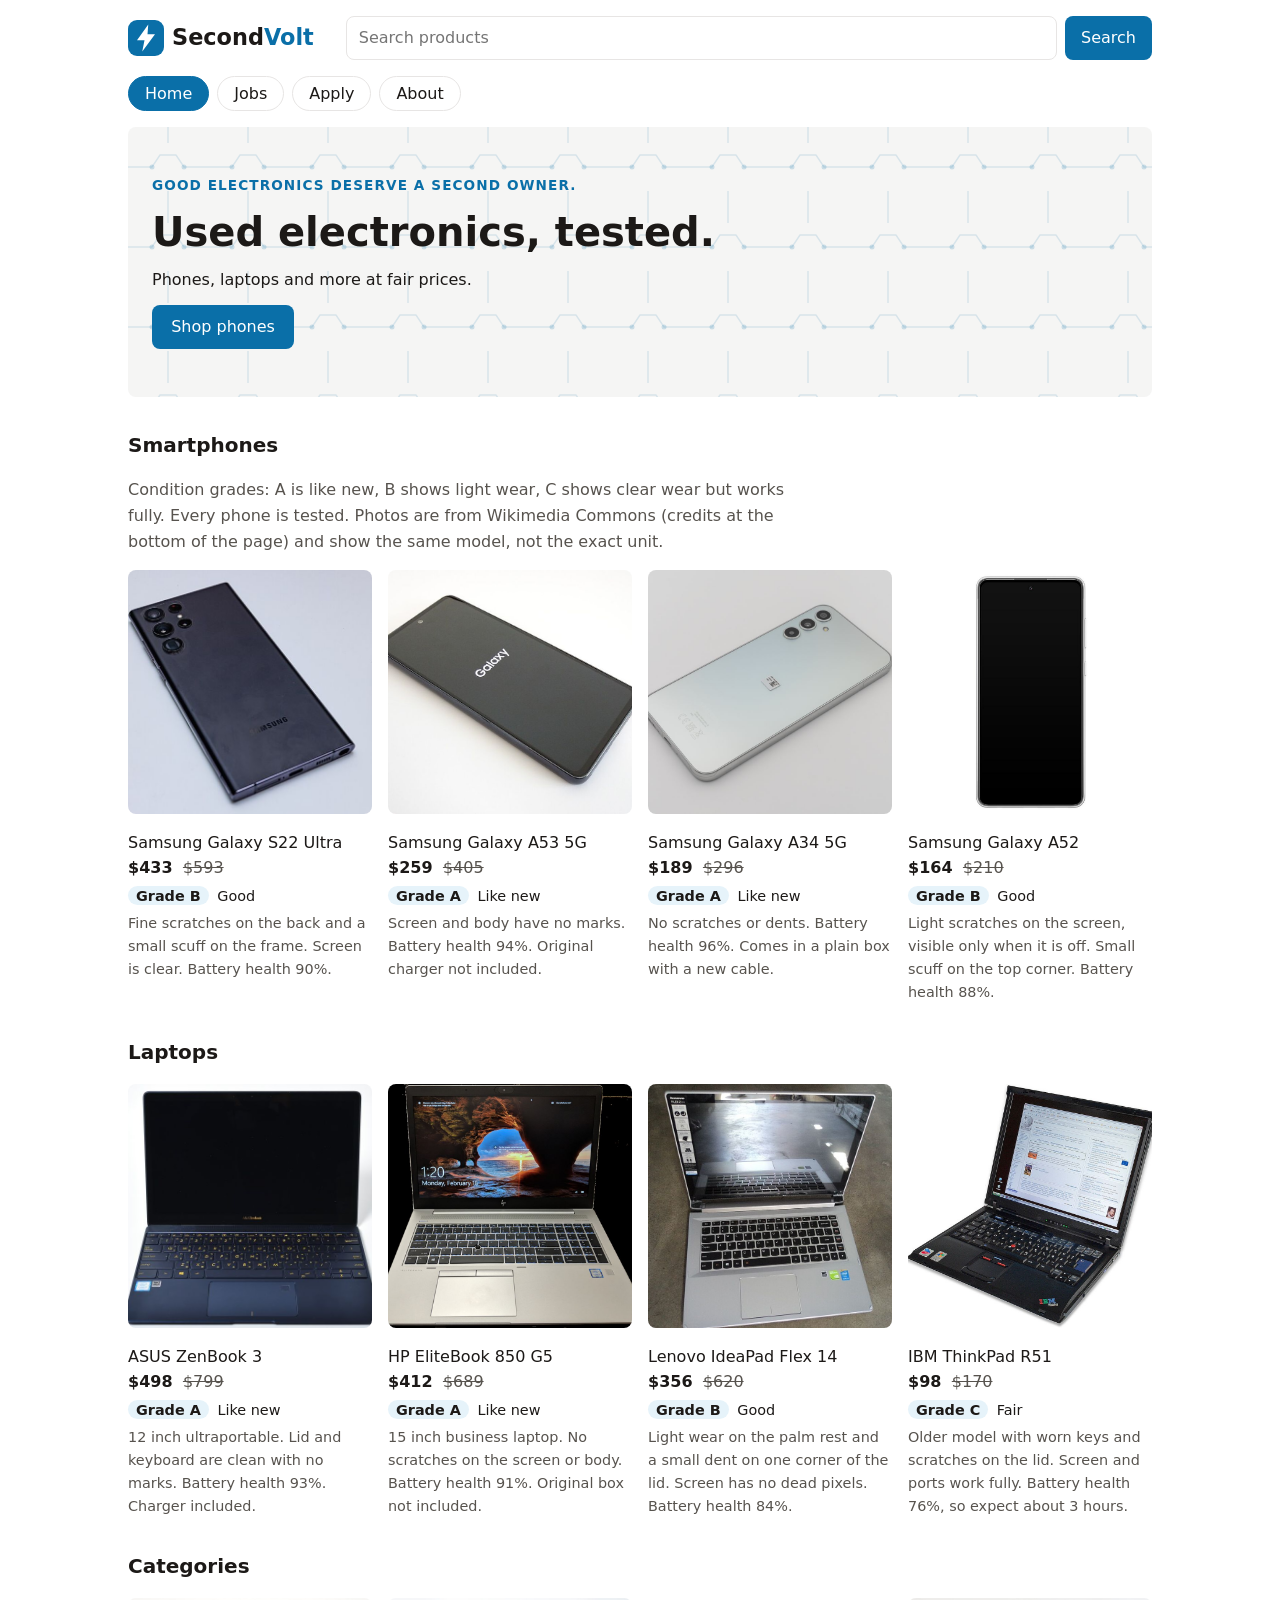
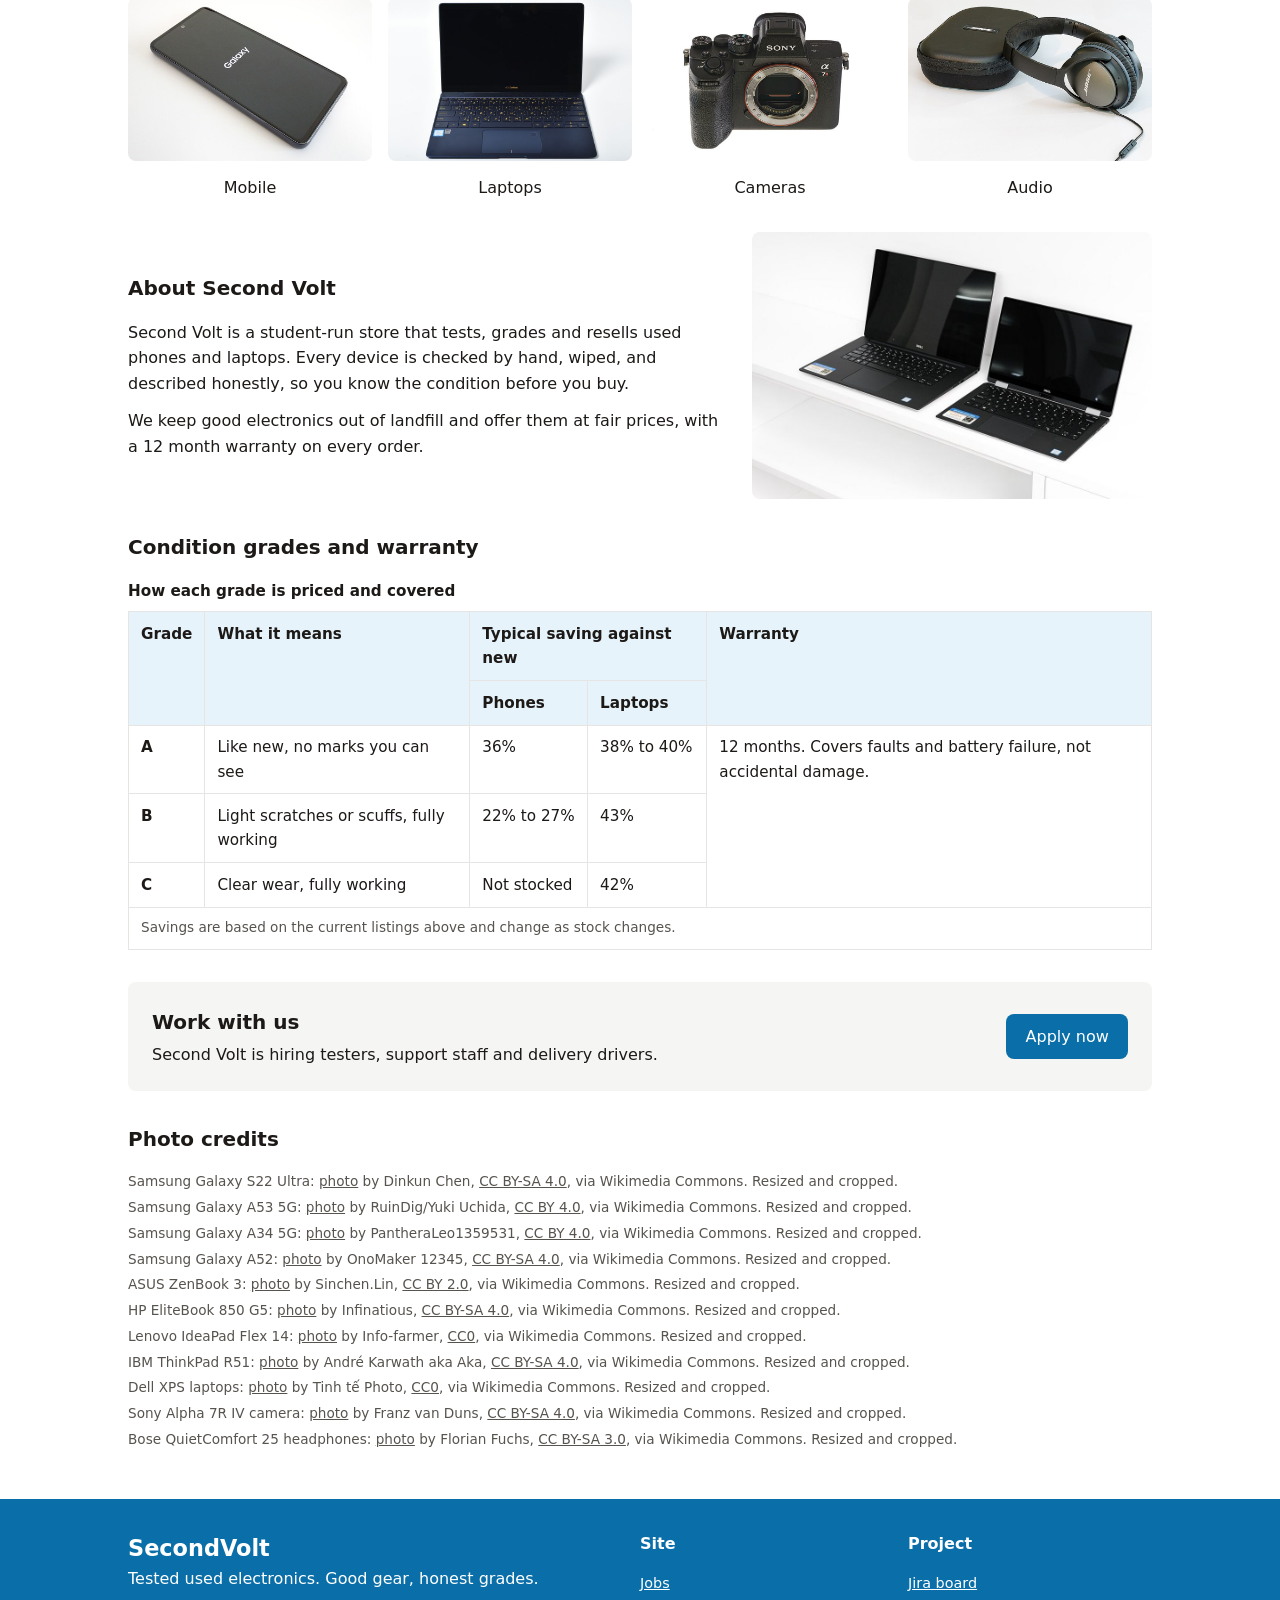
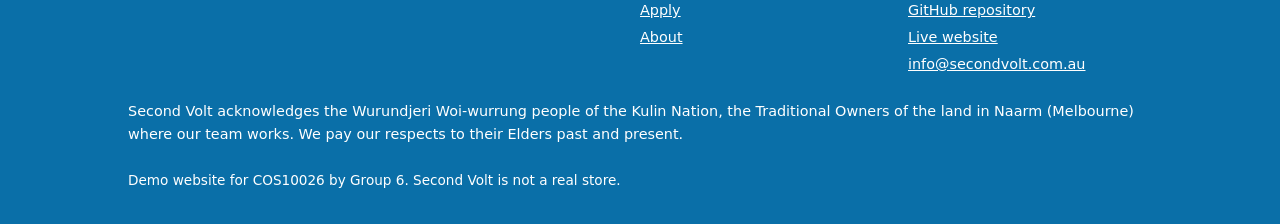
==== commit 7bbe2983: "Add Acknowledgement of Country, header comment, section comments and extra metadata to home page" ====
--- a/index.html
+++ b/index.html
@@ -1,4 +1,12 @@
 <!DOCTYPE html>
+<!--
+  index.html - Home page for Second Volt
+  Author: thanh-chuong-trinh (106392431), Group 6 (KMCC), COS10026
+  Acknowledgements:
+  - Shared header, footer and styles.css conventions by the team (see README.md).
+  - Product and category photos are from Wikimedia Commons under Creative Commons licences. Photographers and licences are listed in the Photo credits section of this page.
+  - Acknowledgement of Country wording follows the guidance linked in the assignment brief.
+-->
 <html lang="en">
 <head>
   <meta charset="utf-8">
@@ -6,10 +14,12 @@
   <meta name="description" content="Second Volt sells tested, used phones and laptops with honest condition grades and a 12 month warranty.">
   <meta name="keywords" content="second hand electronics, used phones, used laptops, refurbished, Second Volt">
   <meta name="author" content="Group 6, COS10026">
+  <meta name="theme-color" content="#0a6fa8">
+  <link rel="icon" href="images/logo.svg" type="image/svg+xml">
   <title>Second Volt - Used Electronics</title>
   <link rel="stylesheet" href="styles.css">
+  <!-- Embedded CSS (assignment requirement): styles for the grade table on this page only -->
   <style>
-    /* Embedded CSS: styles for the grade table on this page only */
     .grade-table { width: 100%; border-collapse: collapse; font-size: 0.95rem; }
     .grade-table caption { padding-bottom: 0.5rem; font-weight: 600; text-align: left; }
     .grade-table th, .grade-table td { padding: 0.6rem 0.75rem; text-align: left; border: 1px solid var(--line); vertical-align: top; }
@@ -18,7 +28,9 @@
   </style>
 </head>
 <body>
+  <!-- Skip link: lets keyboard and screen reader users jump past the header -->
   <a class="skip-link" href="#main">Skip to main content</a>
+  <!-- Header: logo, search form and main menu shared by every page -->
   <header class="site-header">
     <div class="container header-row">
       <a class="logo" href="index.html"><img src="images/logo.svg" width="36" height="36" alt=""><span class="logo-text">Second<span>Volt</span></span></a>
@@ -39,6 +51,7 @@
   </header>
 
   <main id="main">
+    <!-- Hero: slogan, main heading and call to action. The background image is set in styles.css -->
     <section class="container hero" aria-labelledby="hero-title">
       <p class="slogan">Good electronics deserve a second owner.</p>
       <h1 id="hero-title">Used electronics, tested.</h1>
@@ -46,6 +59,7 @@
       <a class="button" href="#phones">Shop phones</a>
     </section>
 
+    <!-- Smartphone listings with grade and written condition notes -->
     <section class="container section" id="phones" aria-labelledby="phones-title">
       <h2 id="phones-title">Smartphones</h2>
       <p class="grade-key">Condition grades: A is like new, B shows light wear, C shows clear wear but works fully. Every phone is tested. Photos are from Wikimedia Commons (credits at the bottom of the page) and show the same model, not the exact unit.</p>
@@ -81,6 +95,7 @@
       </ul>
     </section>
 
+    <!-- Laptop listings with grade and written condition notes -->
     <section class="container section" id="laptops" aria-labelledby="laptops-title">
       <h2 id="laptops-title">Laptops</h2>
       <ul class="product-row">
@@ -115,6 +130,7 @@
       </ul>
     </section>
 
+    <!-- Category tiles that link to the product sections -->
     <section class="container section" id="categories" aria-labelledby="cat-title">
       <h2 id="cat-title">Categories</h2>
       <ul class="category-row">
@@ -125,6 +141,7 @@
       </ul>
     </section>
 
+    <!-- About the company: purpose and identity -->
     <section class="container section about" id="about-us" aria-labelledby="about-title">
       <div>
         <h2 id="about-title">About Second Volt</h2>
@@ -134,6 +151,7 @@
       <img src="images/photos/about-xps.jpg" width="900" height="600" alt="Two Dell XPS laptops open side by side on a white shelf">
     </section>
 
+    <!-- Merged-cell table (rowspan and colspan) explaining condition grades and warranty -->
     <section class="container section" id="grades" aria-labelledby="grades-title">
       <h2 id="grades-title">Condition grades and warranty</h2>
       <div class="table-scroll">
@@ -172,6 +190,7 @@
               <td>42%</td>
             </tr>
             <tr>
+              <!-- Inline CSS (assignment requirement): small note text -->
               <td colspan="5" style="font-size: 0.85rem; color: #57534e;">Savings are based on the current listings above and change as stock changes.</td>
             </tr>
           </tbody>
@@ -179,6 +198,7 @@
       </div>
     </section>
 
+    <!-- Careers call to action that links to the Apply page -->
     <section class="container section" id="careers" aria-labelledby="careers-title">
       <div class="careers">
         <div>
@@ -188,6 +208,7 @@
         <a class="button" href="apply.html">Apply now</a>
       </div>
     </section>
+    <!-- Photo credits required by the Creative Commons licences -->
     <section class="container section credits" id="credits" aria-labelledby="credits-title">
       <h2 id="credits-title">Photo credits</h2>
       <ul>
@@ -206,6 +227,7 @@
     </section>
   </main>
 
+  <!-- Footer: page links, project links (Jira, GitHub, live site), email and Acknowledgement of Country -->
   <footer class="site-footer">
     <div class="container footer-grid">
       <div>
@@ -230,6 +252,7 @@
         </ul>
       </nav>
     </div>
+    <p class="container acknowledgement">Second Volt acknowledges the Wurundjeri Woi-wurrung people of the Kulin Nation, the Traditional Owners of the land in Naarm (Melbourne) where our team works. We pay our respects to their Elders past and present.</p>
     <p class="container copyright">Demo website for COS10026 by Group 6. Second Volt is not a real store.</p>
   </footer>
 </body>
--- a/styles.css
+++ b/styles.css
@@ -139,6 +139,7 @@
 .site-footer li { font-size: 0.9rem; }
 .site-footer li + li { margin-top: 0.25rem; }
 .site-footer :focus-visible { outline-color: #fff; }
+.acknowledgement { margin-top: 1.5rem; font-size: 0.9rem; }
 .copyright { margin-top: 1.5rem; font-size: 0.85rem; }
 
 /* Wider screens */
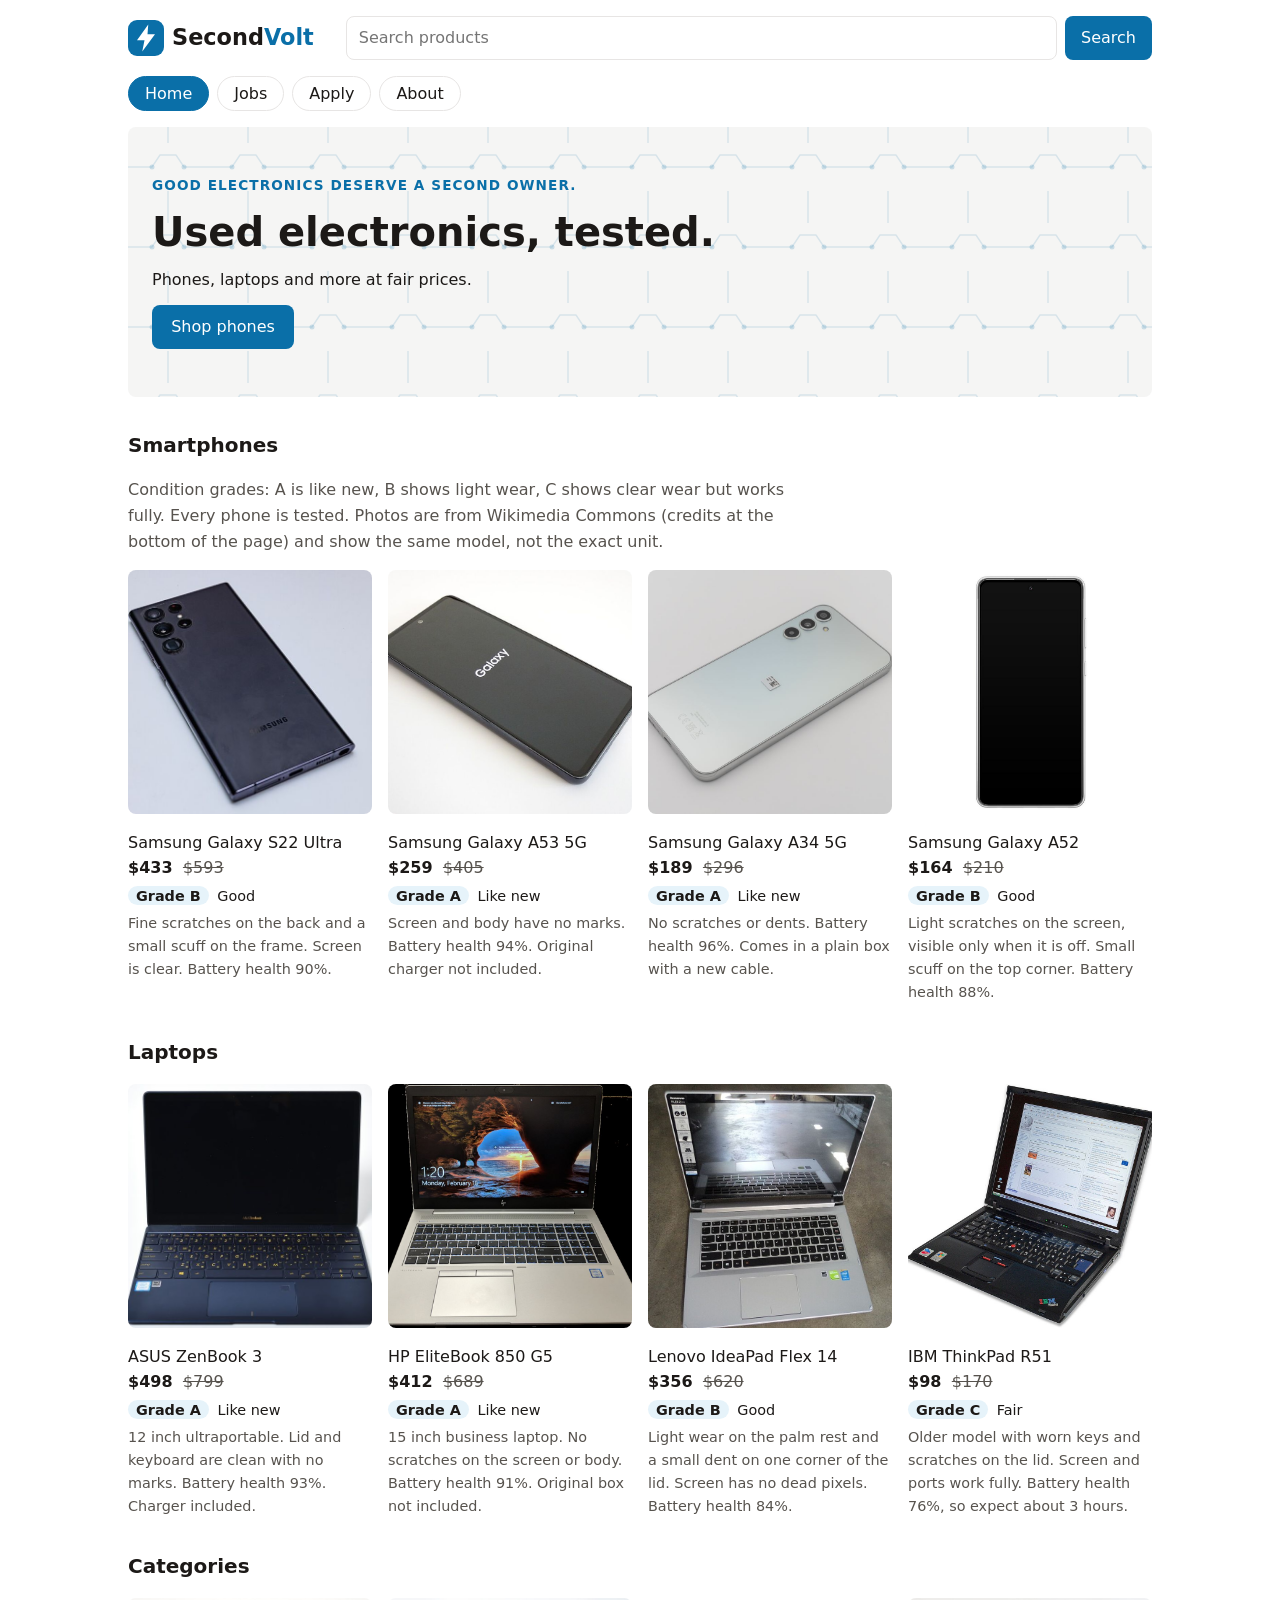
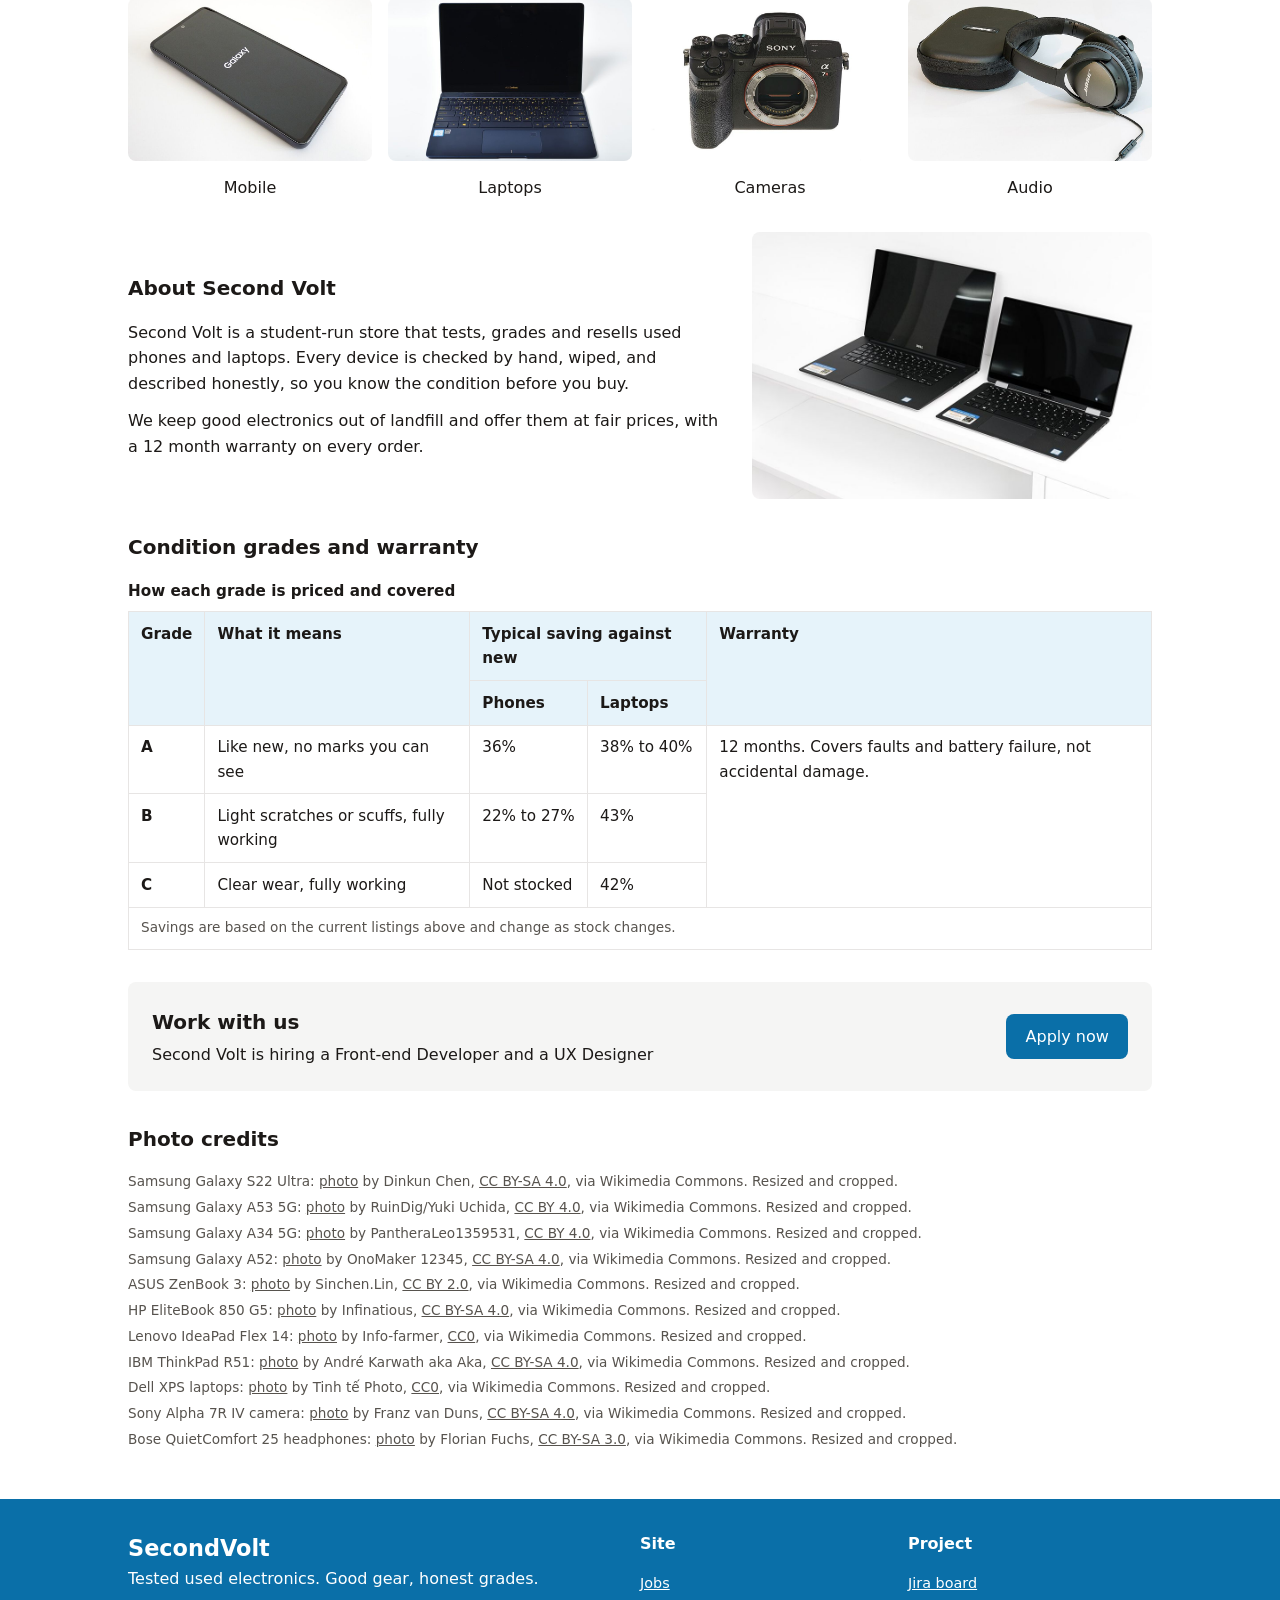
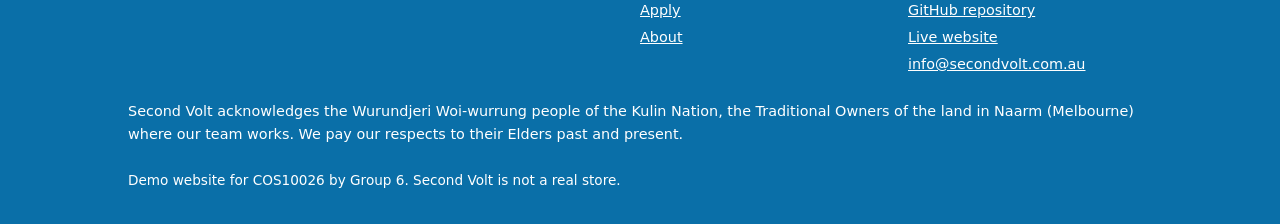
==== commit 6cc4a868: "Update careers line to the roles on the jobs page" ====
--- a/index.html
+++ b/index.html
@@ -203,7 +203,7 @@
       <div class="careers">
         <div>
           <h2 id="careers-title">Work with us</h2>
-          <p>Second Volt is hiring testers, support staff and delivery drivers.</p>
+          <p>Second Volt is hiring a Front-end Developer and a UX Designer</p>
         </div>
         <a class="button" href="apply.html">Apply now</a>
       </div>
--- a/styles.css
+++ b/styles.css
@@ -132,6 +132,14 @@
   .member-list { grid-template-columns: repeat(2, 1fr); }
 }
 
+/* Header tagline (jobs and about pages): short slogan beside the logo */
+.header-tagline { display: inline-flex; gap: 0.5rem; align-items: center; justify-self: start; padding: 0.45rem 1.1rem 0.45rem 0.9rem; font-size: 0.9rem; font-weight: 700; letter-spacing: 0.04em; color: #ffffff; background: linear-gradient(135deg, #062f48, #084c73); border-radius: 999px; box-shadow: 0 2px 0 #fbbf24, 0 4px 10px rgba(8, 76, 115, 0.3); }
+.header-tagline::before { content: ""; flex: 0 0 auto; width: 0.75rem; height: 1.1rem; background: #fbbf24; clip-path: polygon(60% 0, 0 58%, 42% 58%, 30% 100%, 100% 38%, 56% 38%); }
+.header-tagline span { color: #fbbf24; }
+@media (min-width: 48em) {
+  .header-tagline { justify-self: end; }
+}
+
 /* Footer */
 .site-footer { margin-top: 3rem; padding-block: 2rem; color: #fff; background: var(--accent); }
 .footer-grid { display: grid; gap: 1.5rem; }
